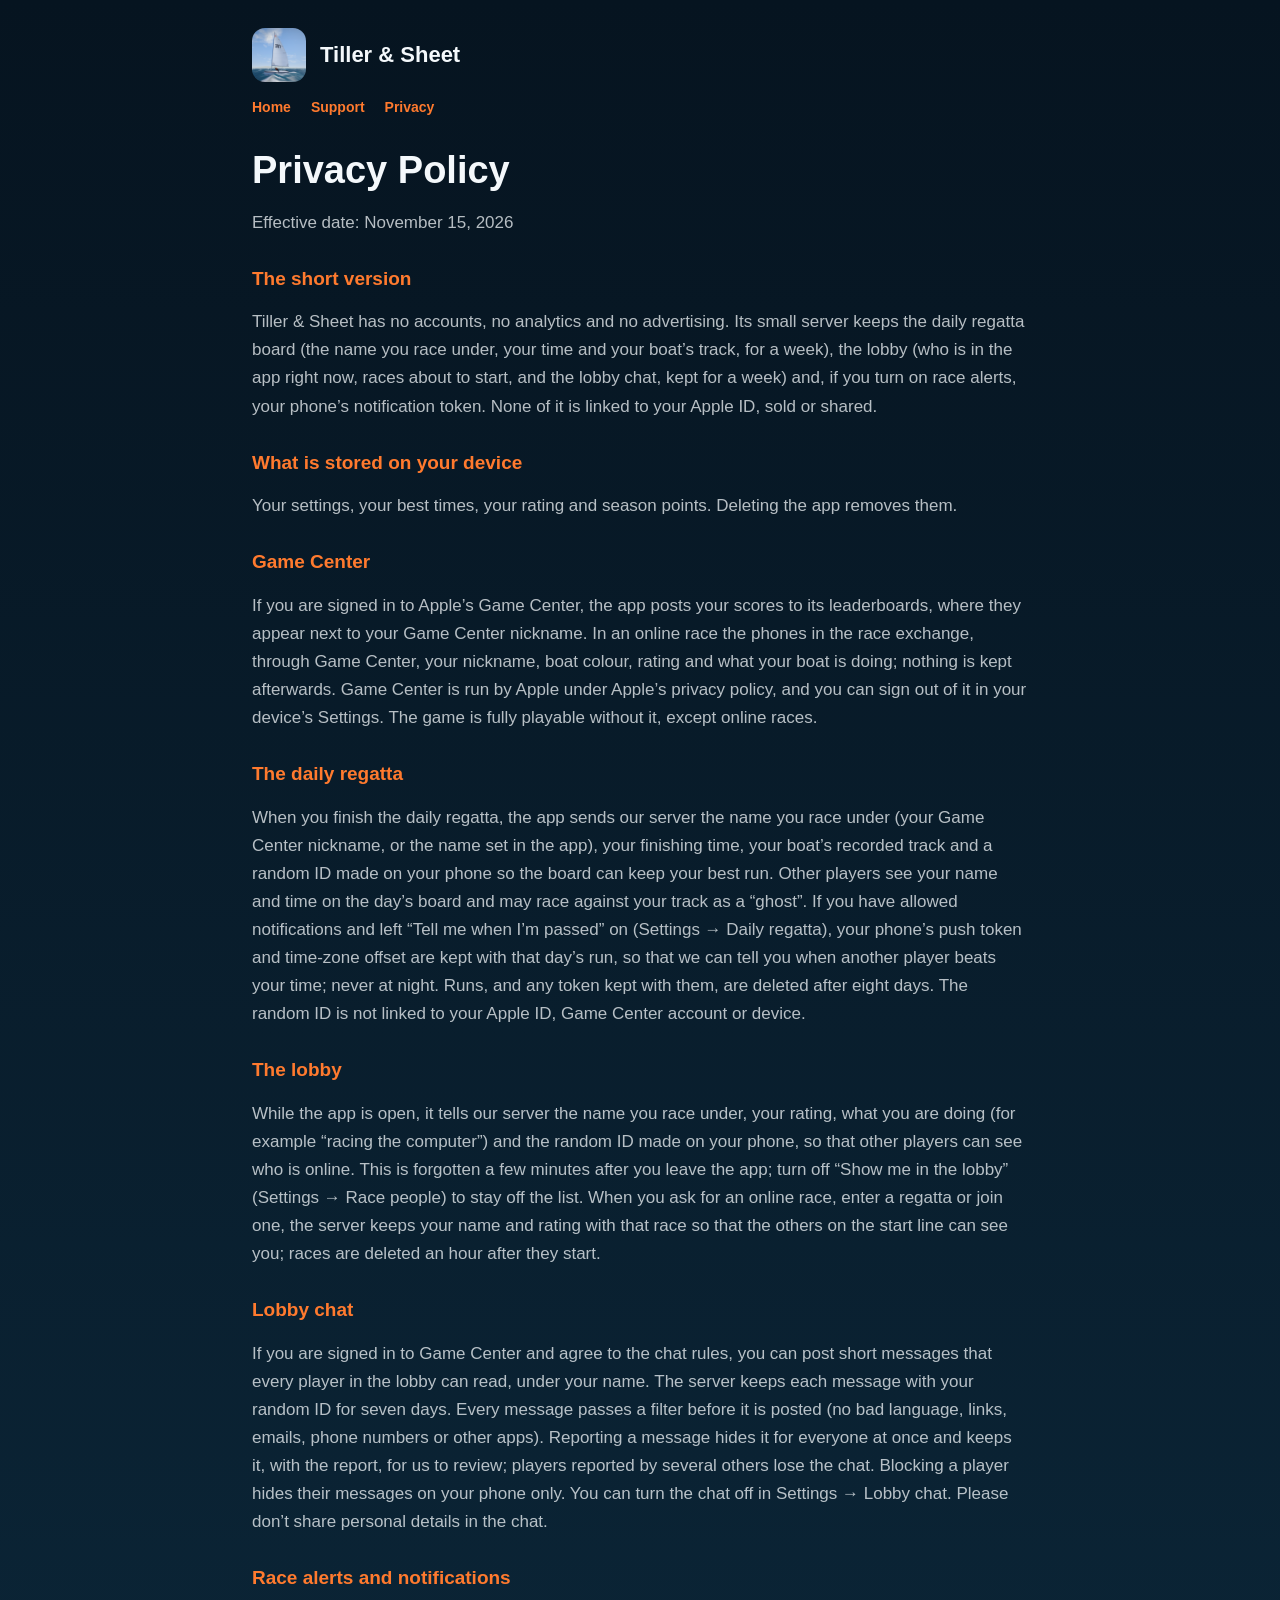
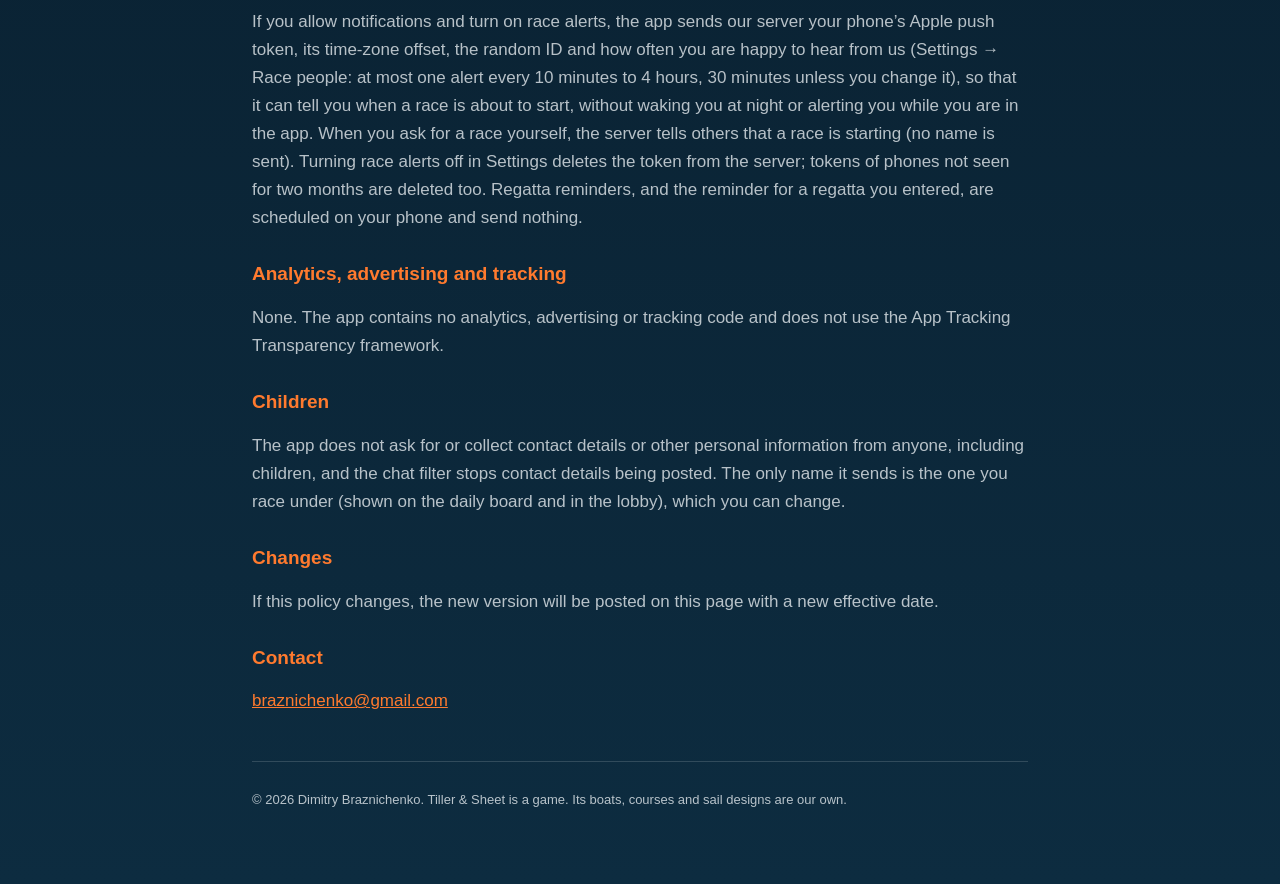
==== privacy-policy.html @ dbbd8cda "Privacy and support: the lobby, the regatta race, alert cooldowns, chat rules Co-Authored-By: Claude" ====
<!doctype html>
<html lang="en">
<head>
  <meta charset="utf-8" />
  <meta name="viewport" content="width=device-width, initial-scale=1" />
  <title>Tiller \&amp; Sheet Privacy Policy</title>
  <link rel="stylesheet" href="styles.css" />
  <link rel="icon" href="icon.png" />
</head>
<body>
  <main>
    <header class="app"><img src="icon.png" alt="" /><a href="index.html">Tiller &amp; Sheet</a></header>
    <nav><a href="index.html">Home</a><a href="support.html">Support</a><a href="privacy-policy.html">Privacy</a></nav>
    <h1>Privacy Policy</h1>
    <p>Effective date: November 15, 2026</p>
    <h2>The short version</h2>
    <p>Tiller &amp; Sheet has no accounts, no analytics and no advertising. Its small server keeps the daily regatta board (the name you race under, your time and your boat&rsquo;s track, for a week), the lobby (who is in the app right now, races about to start, and the lobby chat, kept for a week) and, if you turn on race alerts, your phone&rsquo;s notification token. None of it is linked to your Apple ID, sold or shared.</p>
    <h2>What is stored on your device</h2>
    <p>Your settings, your best times, your rating and season points. Deleting the app removes them.</p>
    <h2>Game Center</h2>
    <p>If you are signed in to Apple&rsquo;s Game Center, the app posts your scores to its leaderboards, where they appear next to your Game Center nickname. In an online race the phones in the race exchange, through Game Center, your nickname, boat colour, rating and what your boat is doing; nothing is kept afterwards. Game Center is run by Apple under Apple&rsquo;s privacy policy, and you can sign out of it in your device&rsquo;s Settings. The game is fully playable without it, except online races.</p>
    <h2>The daily regatta</h2>
    <p>When you finish the daily regatta, the app sends our server the name you race under (your Game Center nickname, or the name set in the app), your finishing time, your boat&rsquo;s recorded track and a random ID made on your phone so the board can keep your best run. Other players see your name and time on the day&rsquo;s board and may race against your track as a &ldquo;ghost&rdquo;. If you have allowed notifications and left &ldquo;Tell me when I&rsquo;m passed&rdquo; on (Settings &rarr; Daily regatta), your phone&rsquo;s push token and time-zone offset are kept with that day&rsquo;s run, so that we can tell you when another player beats your time; never at night. Runs, and any token kept with them, are deleted after eight days. The random ID is not linked to your Apple ID, Game Center account or device.</p>
    <h2>The lobby</h2>
    <p>While the app is open, it tells our server the name you race under, your rating, what you are doing (for example &ldquo;racing the computer&rdquo;) and the random ID made on your phone, so that other players can see who is online. This is forgotten a few minutes after you leave the app; turn off &ldquo;Show me in the lobby&rdquo; (Settings &rarr; Race people) to stay off the list. When you ask for an online race, enter a regatta or join one, the server keeps your name and rating with that race so that the others on the start line can see you; races are deleted an hour after they start.</p>
    <h2>Lobby chat</h2>
    <p>If you are signed in to Game Center and agree to the chat rules, you can post short messages that every player in the lobby can read, under your name. The server keeps each message with your random ID for seven days. Every message passes a filter before it is posted (no bad language, links, emails, phone numbers or other apps). Reporting a message hides it for everyone at once and keeps it, with the report, for us to review; players reported by several others lose the chat. Blocking a player hides their messages on your phone only. You can turn the chat off in Settings &rarr; Lobby chat. Please don&rsquo;t share personal details in the chat.</p>
    <h2>Race alerts and notifications</h2>
    <p>If you allow notifications and turn on race alerts, the app sends our server your phone&rsquo;s Apple push token, its time-zone offset, the random ID and how often you are happy to hear from us (Settings &rarr; Race people: at most one alert every 10 minutes to 4 hours, 30 minutes unless you change it), so that it can tell you when a race is about to start, without waking you at night or alerting you while you are in the app. When you ask for a race yourself, the server tells others that a race is starting (no name is sent). Turning race alerts off in Settings deletes the token from the server; tokens of phones not seen for two months are deleted too. Regatta reminders, and the reminder for a regatta you entered, are scheduled on your phone and send nothing.</p>
    <h2>Analytics, advertising and tracking</h2>
    <p>None. The app contains no analytics, advertising or tracking code and does not use the App Tracking Transparency framework.</p>
    <h2>Children</h2>
    <p>The app does not ask for or collect contact details or other personal information from anyone, including children, and the chat filter stops contact details being posted. The only name it sends is the one you race under (shown on the daily board and in the lobby), which you can change.</p>
    <h2>Changes</h2>
    <p>If this policy changes, the new version will be posted on this page with a new effective date.</p>
    <h2>Contact</h2>
    <p><a href="mailto:braznichenko@gmail.com?subject=Tiller%20%26%20Sheet%20privacy">braznichenko@gmail.com</a></p>
    <footer>
      <p>&copy; 2026 Dimitry Braznichenko. Tiller &amp; Sheet is a game. Its boats, courses and sail designs are our own.</p>
    </footer>
  </main>
</body>
</html>
---- styles.css ----
:root { --deep: #061420; --sea: #0d2c40; --white: #f4f8fb; --orange: #ff7a2e; --dim: rgba(244, 248, 251, 0.74); --fog: #8ea3b3; }
* { box-sizing: border-box; }
body { margin: 0; font: 17px/1.65 -apple-system, BlinkMacSystemFont, "Segoe UI", sans-serif; color: var(--white);
  background: linear-gradient(180deg, var(--deep), var(--sea)); min-height: 100vh; }
main { max-width: 820px; margin: 0 auto; padding: 28px 22px 60px; }
header.app { display: flex; align-items: center; gap: 14px; font: 800 22px/1 ui-rounded, -apple-system, sans-serif; }
header.app img { width: 54px; height: 54px; border-radius: 13px; }
a { color: var(--orange); }
header.app a { color: var(--white); text-decoration: none; }
nav { display: flex; gap: 20px; margin: 14px 0 30px; font-weight: 700; font-size: 14px; }
nav a { text-decoration: none; }
h1 { font: 800 38px/1.12 ui-rounded, -apple-system, sans-serif; margin: 0 0 12px; }
h2 { font: 800 19px/1.3 ui-rounded, -apple-system, sans-serif; margin: 30px 0 6px; color: var(--orange); }
.lede { font-size: 20px; color: var(--white); }
p, li { color: var(--dim); }
strong { color: var(--white); }
.hero img { width: 100%; border-radius: 18px; margin: 10px 0 18px; box-shadow: 0 12px 40px rgba(0, 0, 0, 0.35); }
footer { margin-top: 46px; font-size: 13px; border-top: 1px solid rgba(255, 255, 255, 0.15); padding-top: 14px; color: var(--fog); }
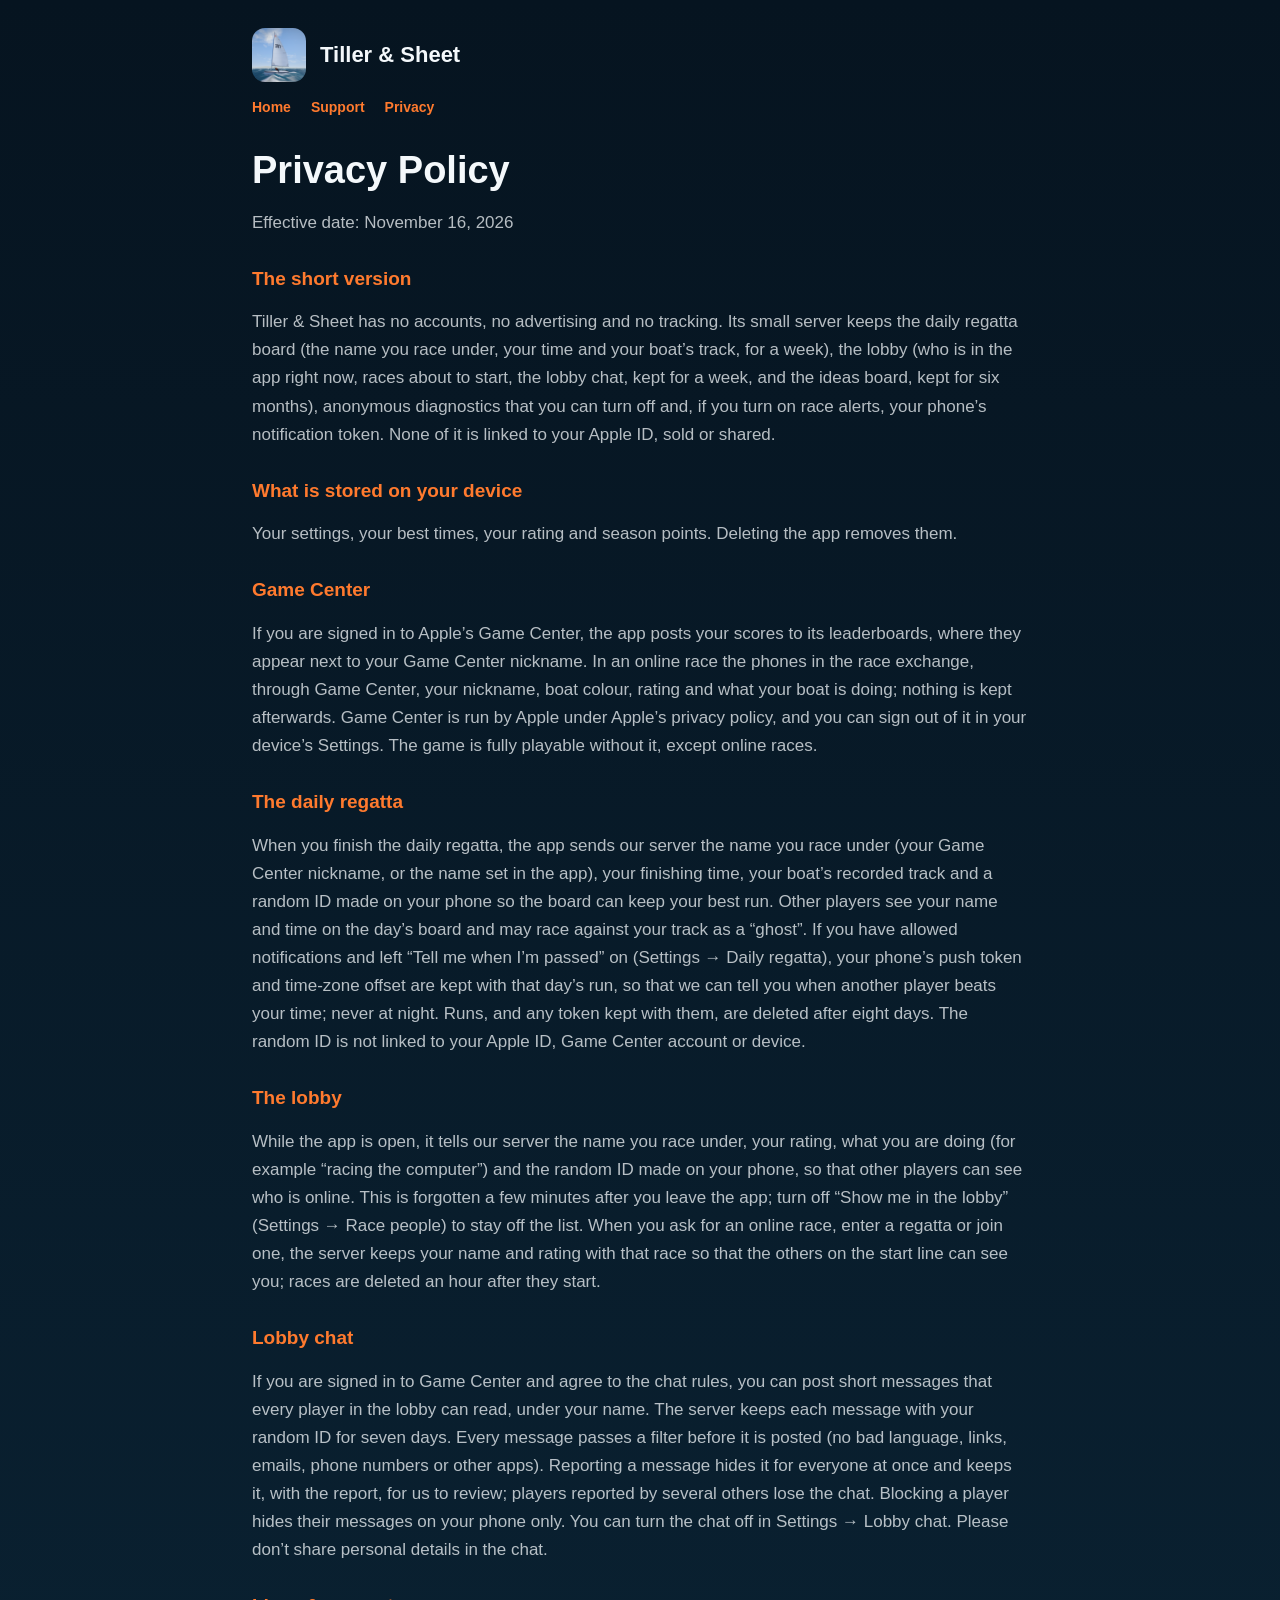
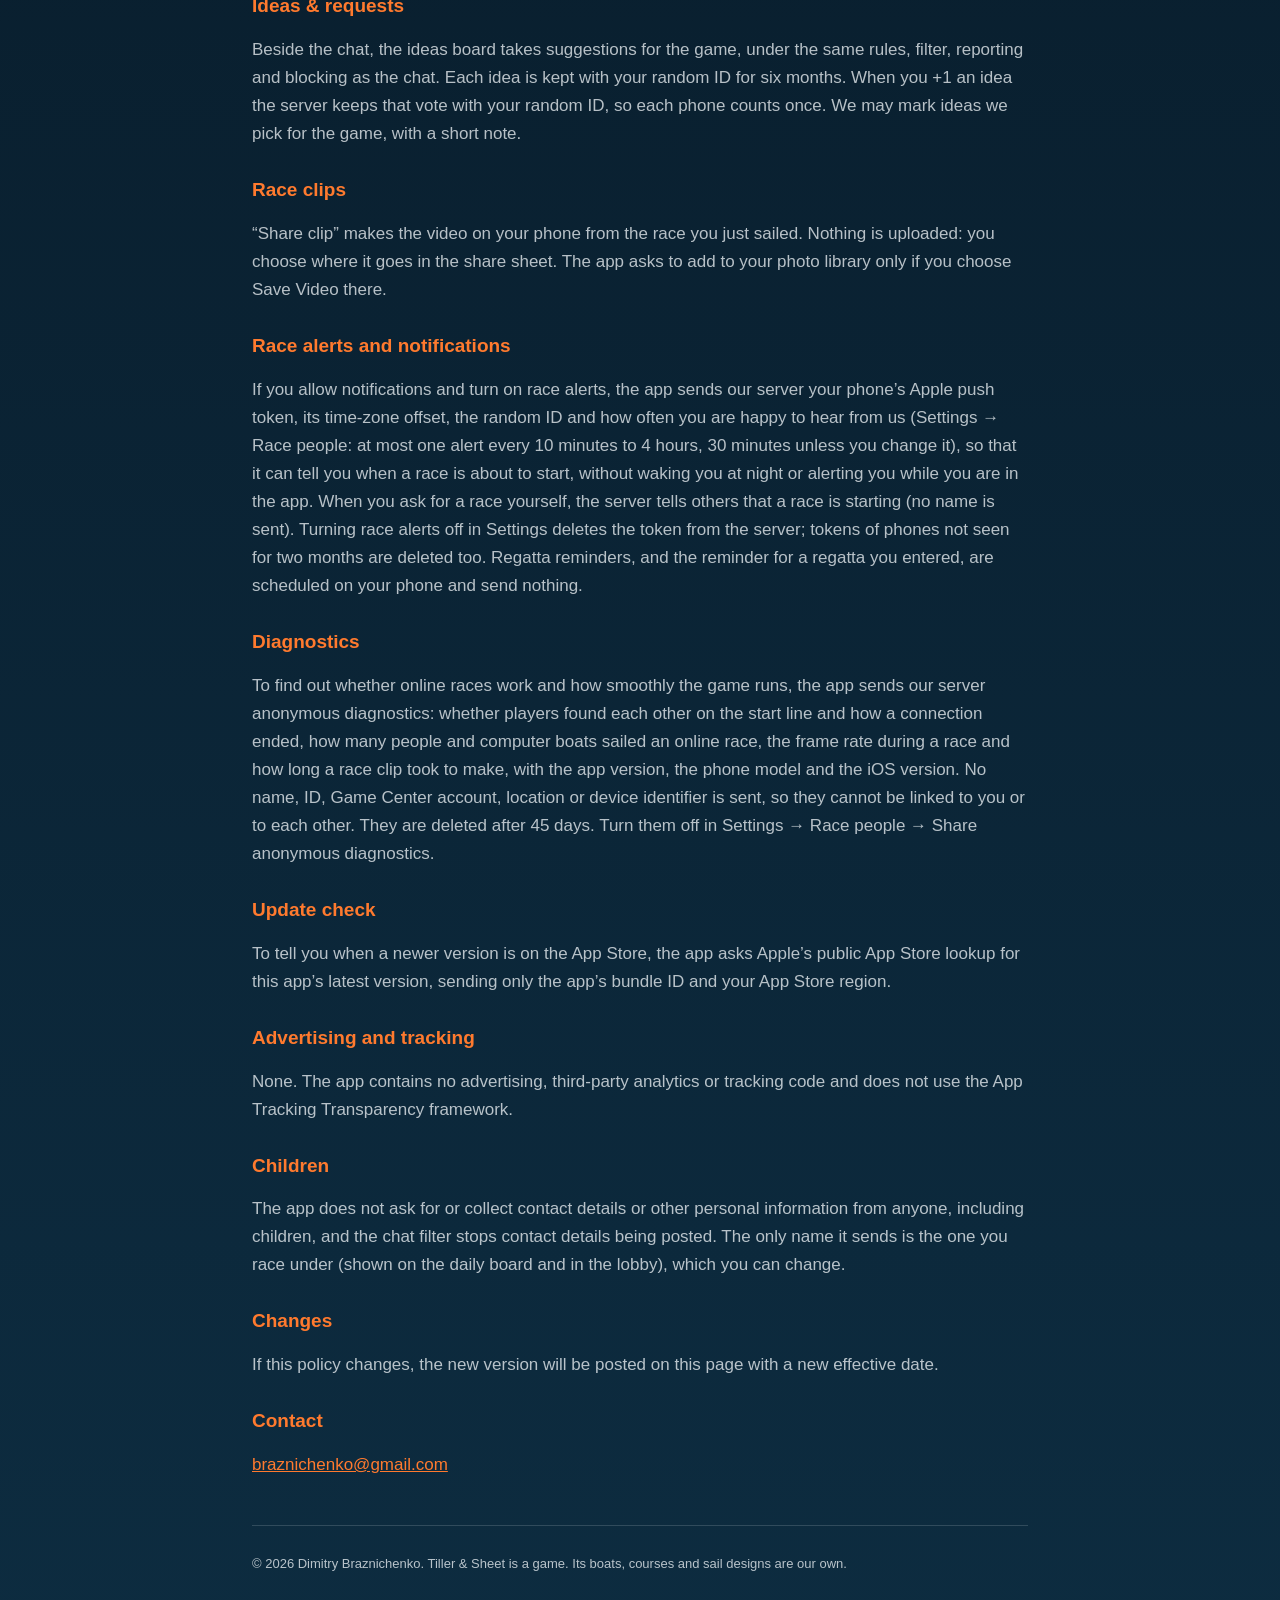
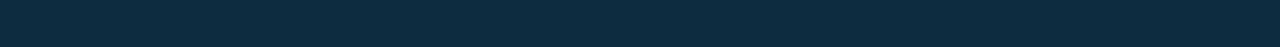
==== commit 8d6f514b: "Privacy policy: ideas board, anonymous diagnostics, race clips, update check Co-Authored-By: Claude " ====
--- a/privacy-policy.html
+++ b/privacy-policy.html
@@ -12,9 +12,9 @@
     <header class="app"><img src="icon.png" alt="" /><a href="index.html">Tiller &amp; Sheet</a></header>
     <nav><a href="index.html">Home</a><a href="support.html">Support</a><a href="privacy-policy.html">Privacy</a></nav>
     <h1>Privacy Policy</h1>
-    <p>Effective date: November 15, 2026</p>
+    <p>Effective date: November 16, 2026</p>
     <h2>The short version</h2>
-    <p>Tiller &amp; Sheet has no accounts, no analytics and no advertising. Its small server keeps the daily regatta board (the name you race under, your time and your boat&rsquo;s track, for a week), the lobby (who is in the app right now, races about to start, and the lobby chat, kept for a week) and, if you turn on race alerts, your phone&rsquo;s notification token. None of it is linked to your Apple ID, sold or shared.</p>
+    <p>Tiller &amp; Sheet has no accounts, no advertising and no tracking. Its small server keeps the daily regatta board (the name you race under, your time and your boat&rsquo;s track, for a week), the lobby (who is in the app right now, races about to start, the lobby chat, kept for a week, and the ideas board, kept for six months), anonymous diagnostics that you can turn off and, if you turn on race alerts, your phone&rsquo;s notification token. None of it is linked to your Apple ID, sold or shared.</p>
     <h2>What is stored on your device</h2>
     <p>Your settings, your best times, your rating and season points. Deleting the app removes them.</p>
     <h2>Game Center</h2>
@@ -25,10 +25,18 @@
     <p>While the app is open, it tells our server the name you race under, your rating, what you are doing (for example &ldquo;racing the computer&rdquo;) and the random ID made on your phone, so that other players can see who is online. This is forgotten a few minutes after you leave the app; turn off &ldquo;Show me in the lobby&rdquo; (Settings &rarr; Race people) to stay off the list. When you ask for an online race, enter a regatta or join one, the server keeps your name and rating with that race so that the others on the start line can see you; races are deleted an hour after they start.</p>
     <h2>Lobby chat</h2>
     <p>If you are signed in to Game Center and agree to the chat rules, you can post short messages that every player in the lobby can read, under your name. The server keeps each message with your random ID for seven days. Every message passes a filter before it is posted (no bad language, links, emails, phone numbers or other apps). Reporting a message hides it for everyone at once and keeps it, with the report, for us to review; players reported by several others lose the chat. Blocking a player hides their messages on your phone only. You can turn the chat off in Settings &rarr; Lobby chat. Please don&rsquo;t share personal details in the chat.</p>
+    <h2>Ideas &amp; requests</h2>
+    <p>Beside the chat, the ideas board takes suggestions for the game, under the same rules, filter, reporting and blocking as the chat. Each idea is kept with your random ID for six months. When you +1 an idea the server keeps that vote with your random ID, so each phone counts once. We may mark ideas we pick for the game, with a short note.</p>
+    <h2>Race clips</h2>
+    <p>&ldquo;Share clip&rdquo; makes the video on your phone from the race you just sailed. Nothing is uploaded: you choose where it goes in the share sheet. The app asks to add to your photo library only if you choose Save Video there.</p>
     <h2>Race alerts and notifications</h2>
     <p>If you allow notifications and turn on race alerts, the app sends our server your phone&rsquo;s Apple push token, its time-zone offset, the random ID and how often you are happy to hear from us (Settings &rarr; Race people: at most one alert every 10 minutes to 4 hours, 30 minutes unless you change it), so that it can tell you when a race is about to start, without waking you at night or alerting you while you are in the app. When you ask for a race yourself, the server tells others that a race is starting (no name is sent). Turning race alerts off in Settings deletes the token from the server; tokens of phones not seen for two months are deleted too. Regatta reminders, and the reminder for a regatta you entered, are scheduled on your phone and send nothing.</p>
-    <h2>Analytics, advertising and tracking</h2>
-    <p>None. The app contains no analytics, advertising or tracking code and does not use the App Tracking Transparency framework.</p>
+    <h2>Diagnostics</h2>
+    <p>To find out whether online races work and how smoothly the game runs, the app sends our server anonymous diagnostics: whether players found each other on the start line and how a connection ended, how many people and computer boats sailed an online race, the frame rate during a race and how long a race clip took to make, with the app version, the phone model and the iOS version. No name, ID, Game Center account, location or device identifier is sent, so they cannot be linked to you or to each other. They are deleted after 45 days. Turn them off in Settings &rarr; Race people &rarr; Share anonymous diagnostics.</p>
+    <h2>Update check</h2>
+    <p>To tell you when a newer version is on the App Store, the app asks Apple&rsquo;s public App Store lookup for this app&rsquo;s latest version, sending only the app&rsquo;s bundle ID and your App Store region.</p>
+    <h2>Advertising and tracking</h2>
+    <p>None. The app contains no advertising, third-party analytics or tracking code and does not use the App Tracking Transparency framework.</p>
     <h2>Children</h2>
     <p>The app does not ask for or collect contact details or other personal information from anyone, including children, and the chat filter stops contact details being posted. The only name it sends is the one you race under (shown on the daily board and in the lobby), which you can change.</p>
     <h2>Changes</h2>
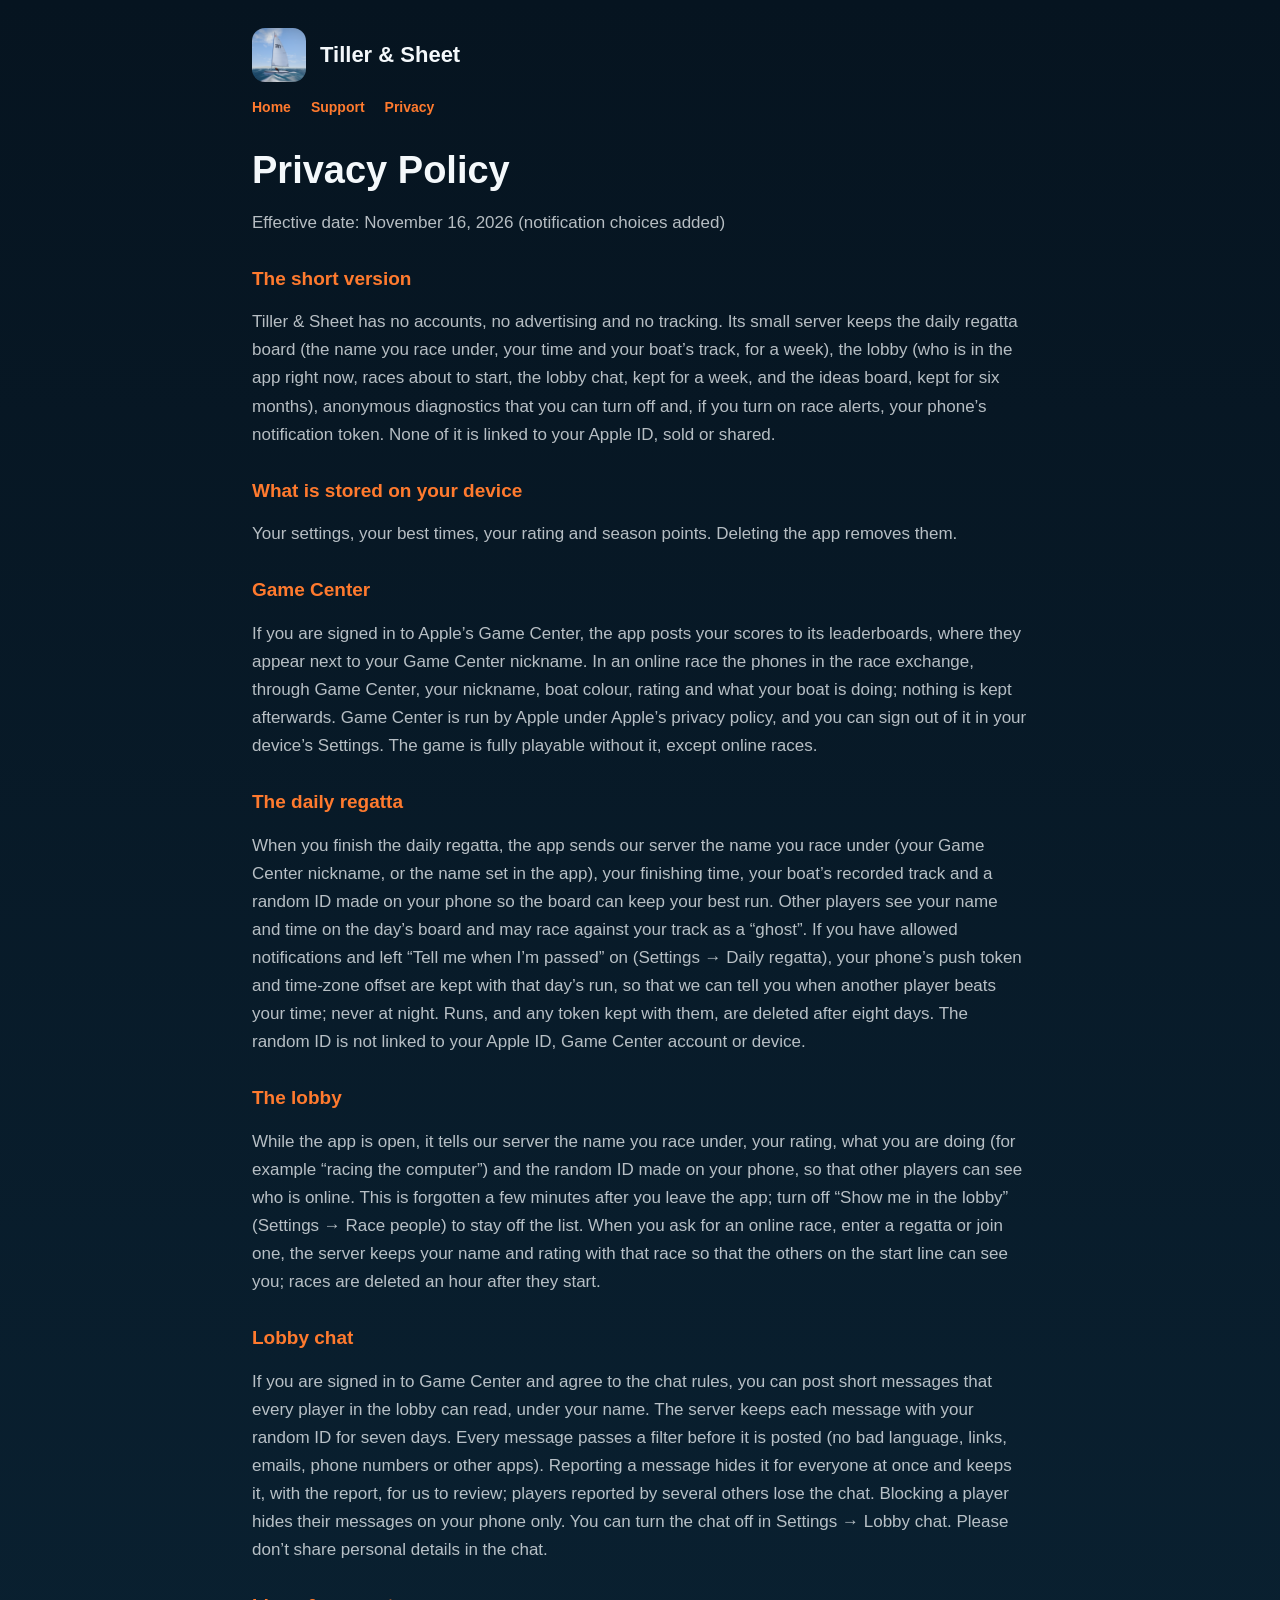
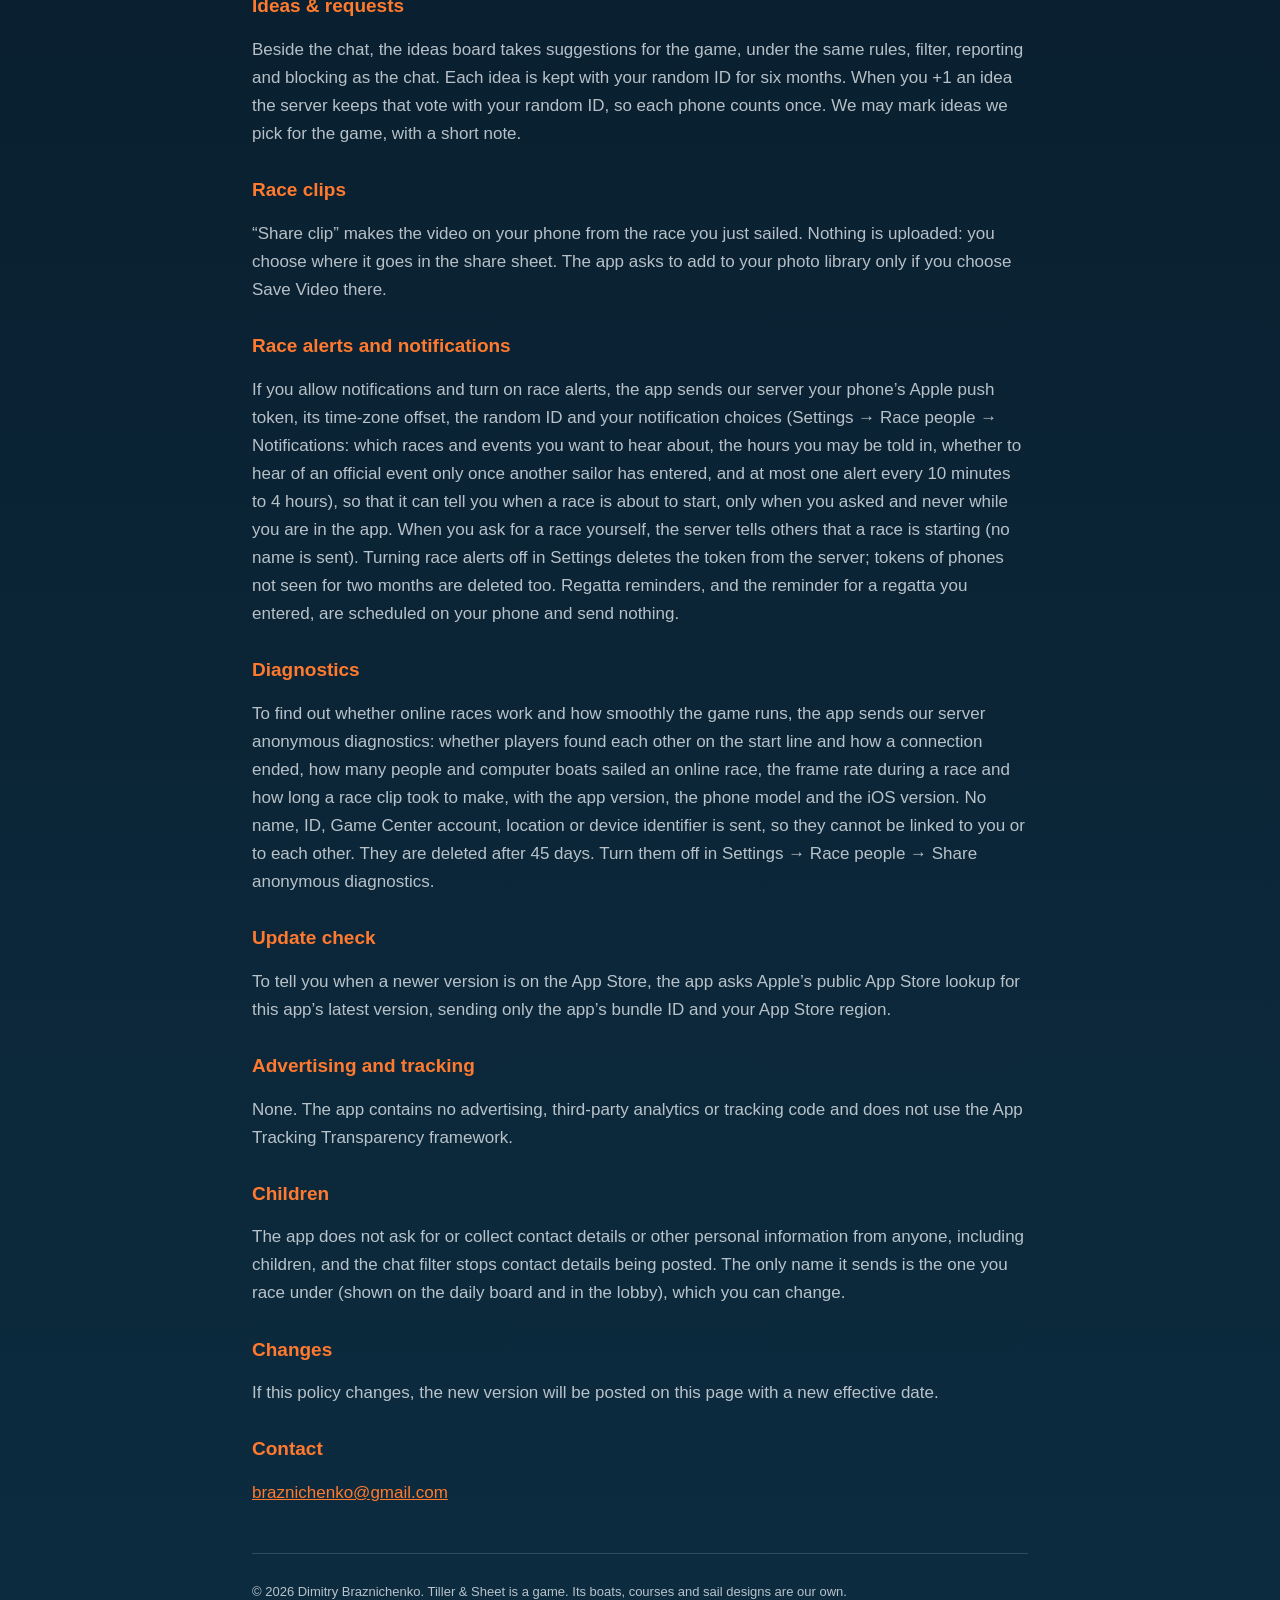
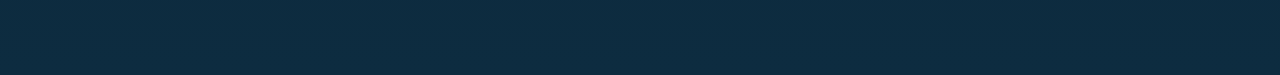
==== commit 0b7a4c49: "Privacy policy: notification choices kept with the push token Co-Authored-By: Claude Opus 5.5 <norep" ====
--- a/privacy-policy.html
+++ b/privacy-policy.html
@@ -12,7 +12,7 @@
     <header class="app"><img src="icon.png" alt="" /><a href="index.html">Tiller &amp; Sheet</a></header>
     <nav><a href="index.html">Home</a><a href="support.html">Support</a><a href="privacy-policy.html">Privacy</a></nav>
     <h1>Privacy Policy</h1>
-    <p>Effective date: November 16, 2026</p>
+    <p>Effective date: November 16, 2026 (notification choices added)</p>
     <h2>The short version</h2>
     <p>Tiller &amp; Sheet has no accounts, no advertising and no tracking. Its small server keeps the daily regatta board (the name you race under, your time and your boat&rsquo;s track, for a week), the lobby (who is in the app right now, races about to start, the lobby chat, kept for a week, and the ideas board, kept for six months), anonymous diagnostics that you can turn off and, if you turn on race alerts, your phone&rsquo;s notification token. None of it is linked to your Apple ID, sold or shared.</p>
     <h2>What is stored on your device</h2>
@@ -30,7 +30,7 @@
     <h2>Race clips</h2>
     <p>&ldquo;Share clip&rdquo; makes the video on your phone from the race you just sailed. Nothing is uploaded: you choose where it goes in the share sheet. The app asks to add to your photo library only if you choose Save Video there.</p>
     <h2>Race alerts and notifications</h2>
-    <p>If you allow notifications and turn on race alerts, the app sends our server your phone&rsquo;s Apple push token, its time-zone offset, the random ID and how often you are happy to hear from us (Settings &rarr; Race people: at most one alert every 10 minutes to 4 hours, 30 minutes unless you change it), so that it can tell you when a race is about to start, without waking you at night or alerting you while you are in the app. When you ask for a race yourself, the server tells others that a race is starting (no name is sent). Turning race alerts off in Settings deletes the token from the server; tokens of phones not seen for two months are deleted too. Regatta reminders, and the reminder for a regatta you entered, are scheduled on your phone and send nothing.</p>
+    <p>If you allow notifications and turn on race alerts, the app sends our server your phone&rsquo;s Apple push token, its time-zone offset, the random ID and your notification choices (Settings &rarr; Race people &rarr; Notifications: which races and events you want to hear about, the hours you may be told in, whether to hear of an official event only once another sailor has entered, and at most one alert every 10 minutes to 4 hours), so that it can tell you when a race is about to start, only when you asked and never while you are in the app. When you ask for a race yourself, the server tells others that a race is starting (no name is sent). Turning race alerts off in Settings deletes the token from the server; tokens of phones not seen for two months are deleted too. Regatta reminders, and the reminder for a regatta you entered, are scheduled on your phone and send nothing.</p>
     <h2>Diagnostics</h2>
     <p>To find out whether online races work and how smoothly the game runs, the app sends our server anonymous diagnostics: whether players found each other on the start line and how a connection ended, how many people and computer boats sailed an online race, the frame rate during a race and how long a race clip took to make, with the app version, the phone model and the iOS version. No name, ID, Game Center account, location or device identifier is sent, so they cannot be linked to you or to each other. They are deleted after 45 days. Turn them off in Settings &rarr; Race people &rarr; Share anonymous diagnostics.</p>
     <h2>Update check</h2>
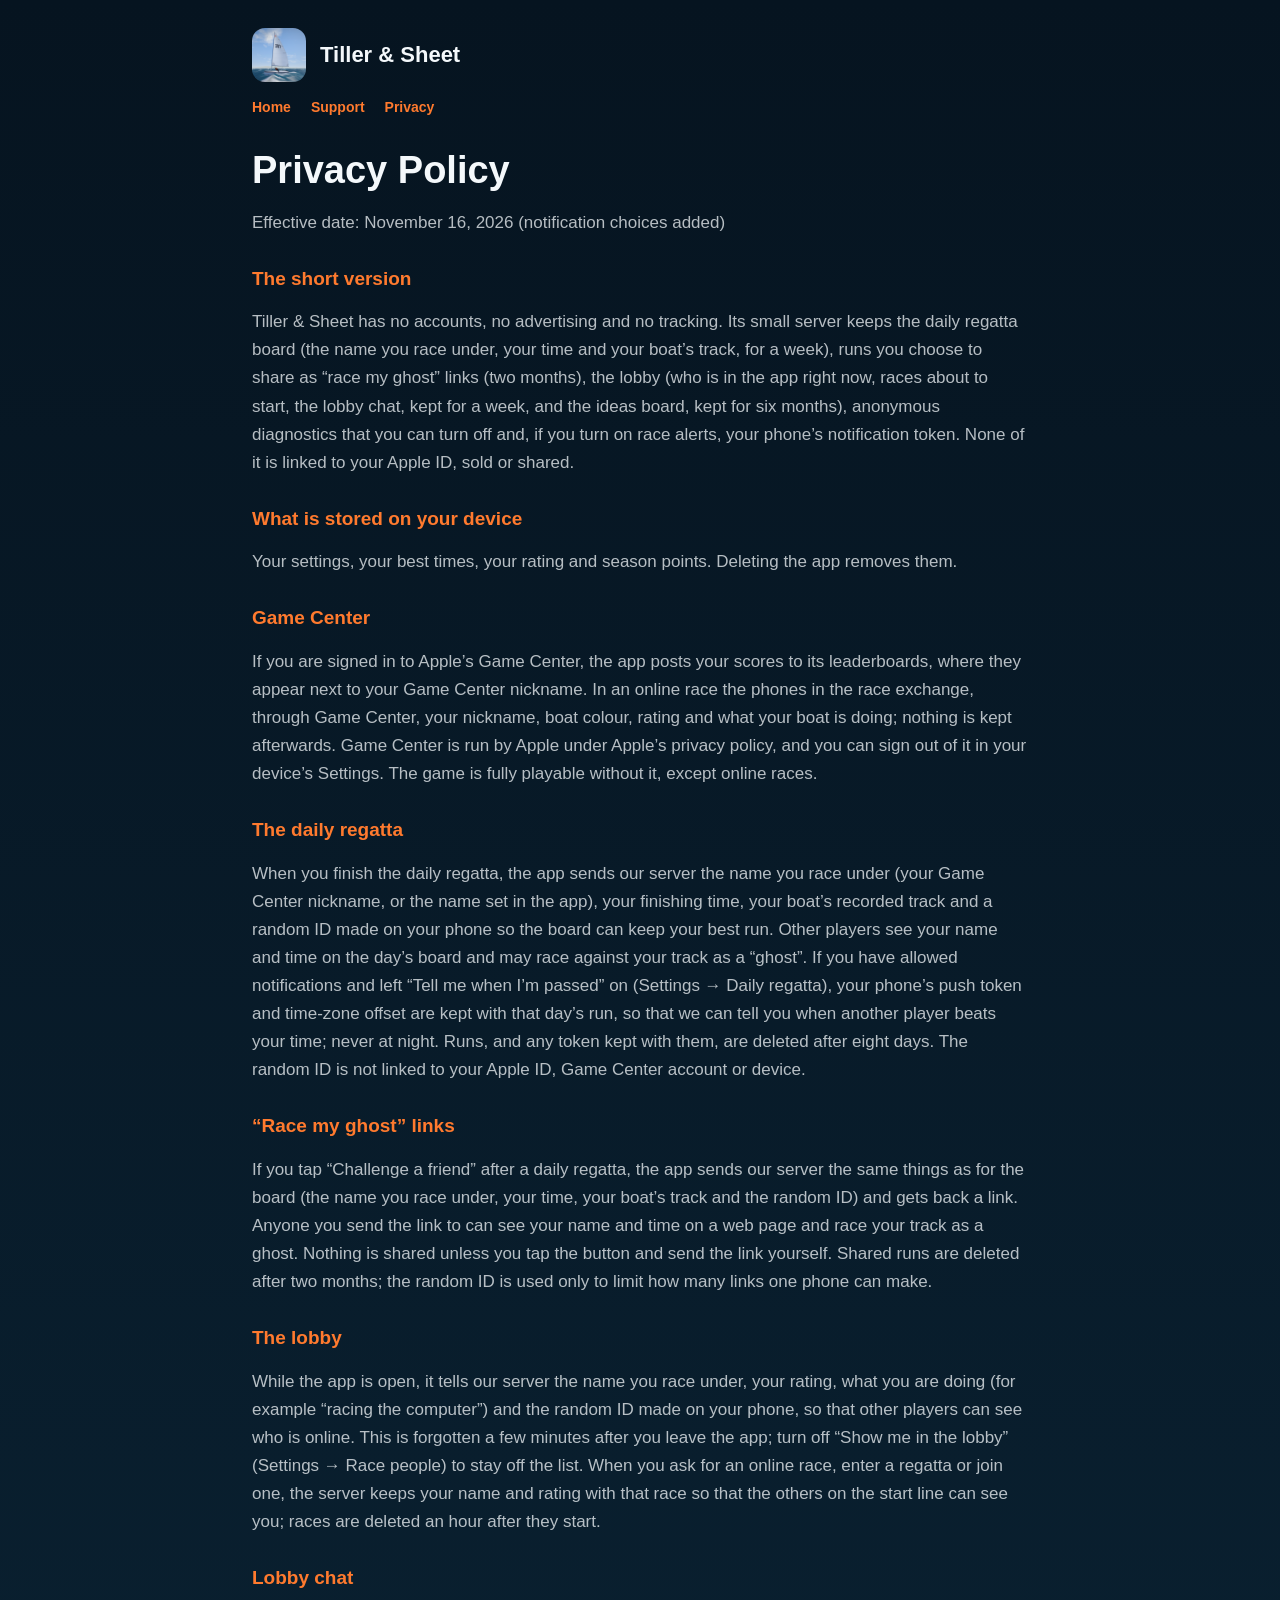
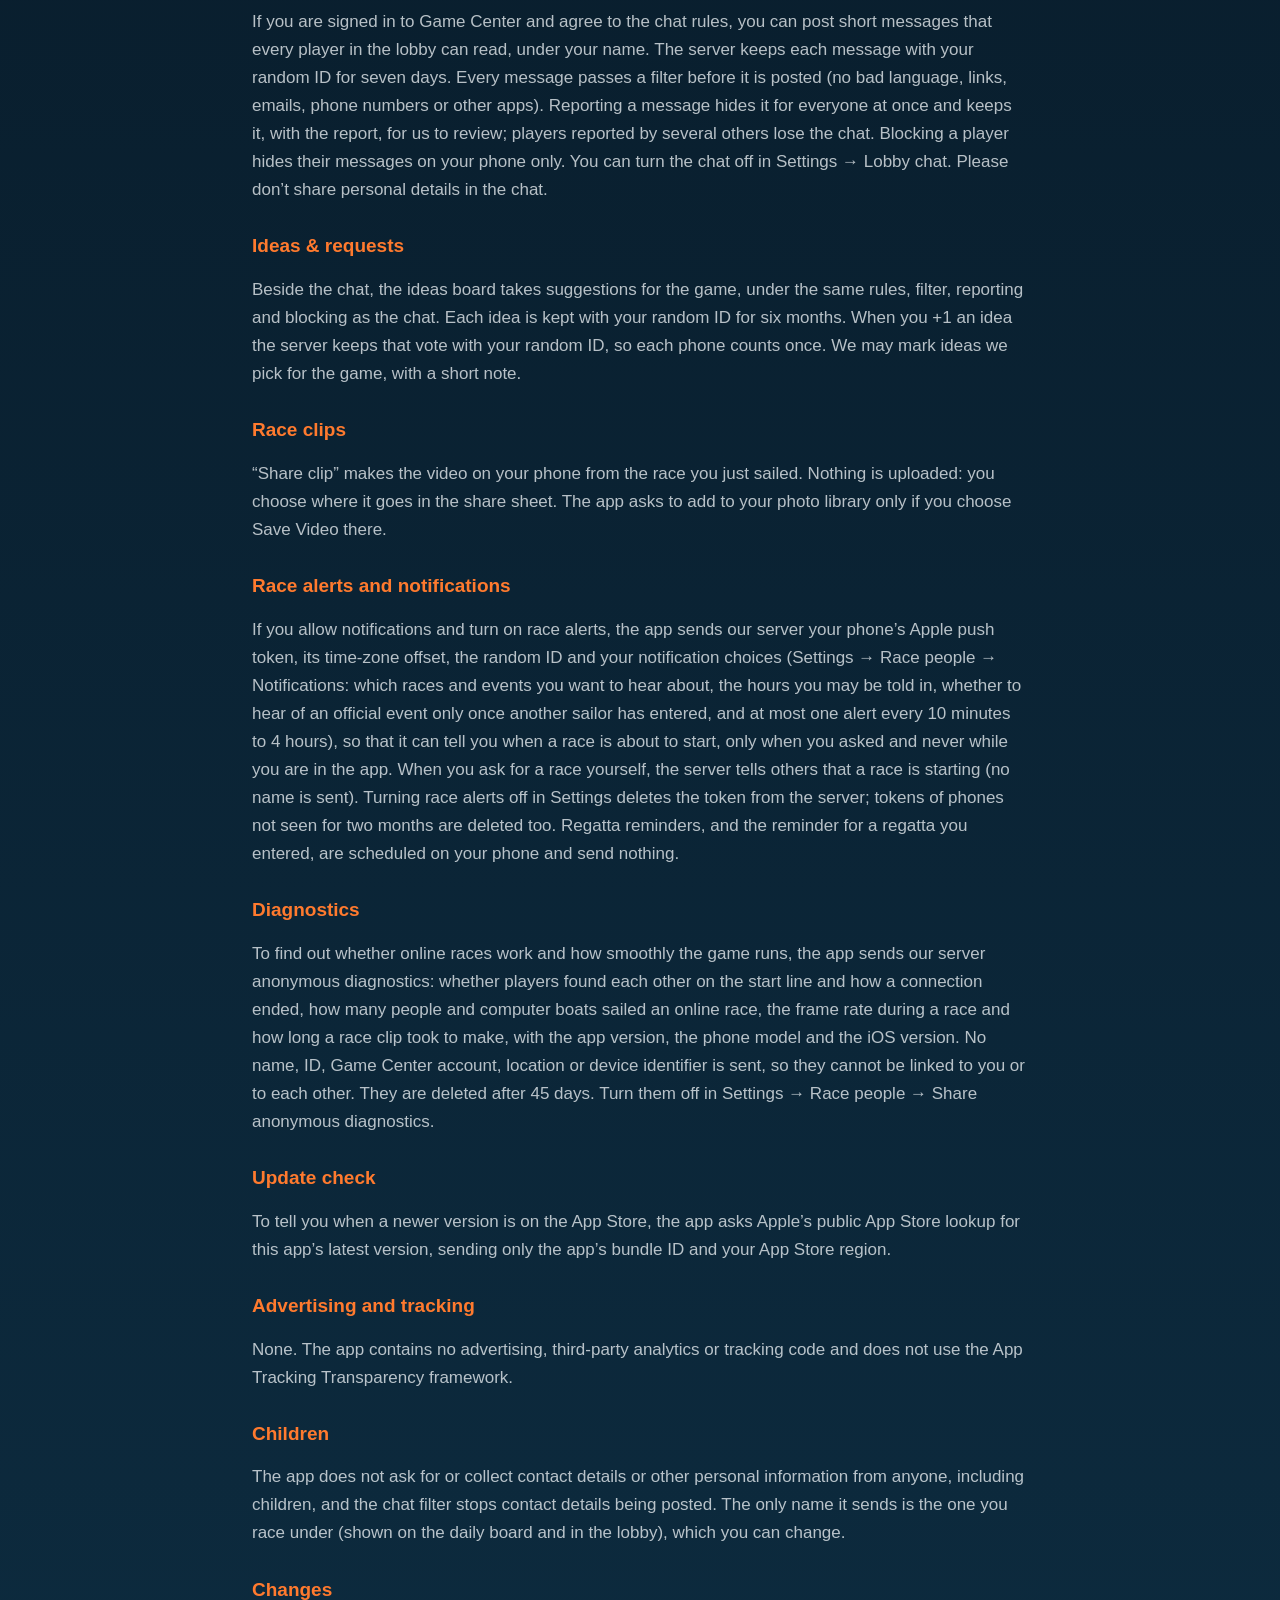
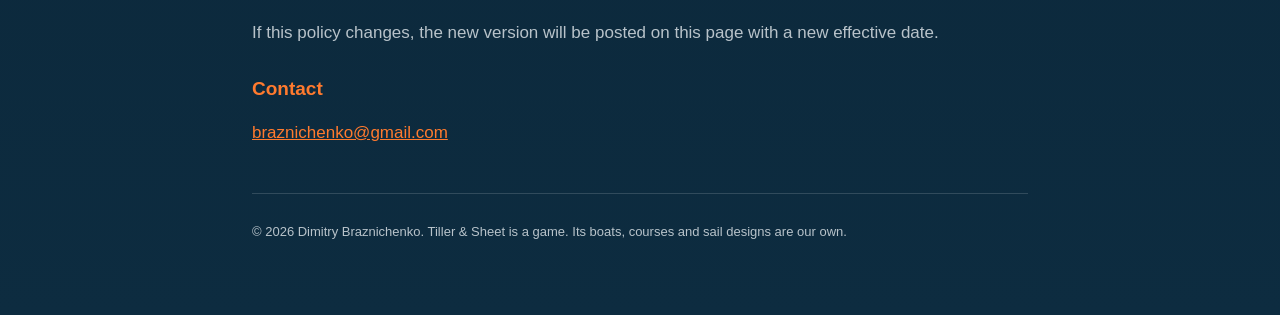
==== commit 439f2222: "Privacy policy: race my ghost links (shared runs kept two months) Co-Authored-By: Claude Opus 5.5 <n" ====
--- a/privacy-policy.html
+++ b/privacy-policy.html
@@ -14,13 +14,15 @@
     <h1>Privacy Policy</h1>
     <p>Effective date: November 16, 2026 (notification choices added)</p>
     <h2>The short version</h2>
-    <p>Tiller &amp; Sheet has no accounts, no advertising and no tracking. Its small server keeps the daily regatta board (the name you race under, your time and your boat&rsquo;s track, for a week), the lobby (who is in the app right now, races about to start, the lobby chat, kept for a week, and the ideas board, kept for six months), anonymous diagnostics that you can turn off and, if you turn on race alerts, your phone&rsquo;s notification token. None of it is linked to your Apple ID, sold or shared.</p>
+    <p>Tiller &amp; Sheet has no accounts, no advertising and no tracking. Its small server keeps the daily regatta board (the name you race under, your time and your boat&rsquo;s track, for a week), runs you choose to share as &ldquo;race my ghost&rdquo; links (two months), the lobby (who is in the app right now, races about to start, the lobby chat, kept for a week, and the ideas board, kept for six months), anonymous diagnostics that you can turn off and, if you turn on race alerts, your phone&rsquo;s notification token. None of it is linked to your Apple ID, sold or shared.</p>
     <h2>What is stored on your device</h2>
     <p>Your settings, your best times, your rating and season points. Deleting the app removes them.</p>
     <h2>Game Center</h2>
     <p>If you are signed in to Apple&rsquo;s Game Center, the app posts your scores to its leaderboards, where they appear next to your Game Center nickname. In an online race the phones in the race exchange, through Game Center, your nickname, boat colour, rating and what your boat is doing; nothing is kept afterwards. Game Center is run by Apple under Apple&rsquo;s privacy policy, and you can sign out of it in your device&rsquo;s Settings. The game is fully playable without it, except online races.</p>
     <h2>The daily regatta</h2>
     <p>When you finish the daily regatta, the app sends our server the name you race under (your Game Center nickname, or the name set in the app), your finishing time, your boat&rsquo;s recorded track and a random ID made on your phone so the board can keep your best run. Other players see your name and time on the day&rsquo;s board and may race against your track as a &ldquo;ghost&rdquo;. If you have allowed notifications and left &ldquo;Tell me when I&rsquo;m passed&rdquo; on (Settings &rarr; Daily regatta), your phone&rsquo;s push token and time-zone offset are kept with that day&rsquo;s run, so that we can tell you when another player beats your time; never at night. Runs, and any token kept with them, are deleted after eight days. The random ID is not linked to your Apple ID, Game Center account or device.</p>
+    <h2>&ldquo;Race my ghost&rdquo; links</h2>
+    <p>If you tap &ldquo;Challenge a friend&rdquo; after a daily regatta, the app sends our server the same things as for the board (the name you race under, your time, your boat&rsquo;s track and the random ID) and gets back a link. Anyone you send the link to can see your name and time on a web page and race your track as a ghost. Nothing is shared unless you tap the button and send the link yourself. Shared runs are deleted after two months; the random ID is used only to limit how many links one phone can make.</p>
     <h2>The lobby</h2>
     <p>While the app is open, it tells our server the name you race under, your rating, what you are doing (for example &ldquo;racing the computer&rdquo;) and the random ID made on your phone, so that other players can see who is online. This is forgotten a few minutes after you leave the app; turn off &ldquo;Show me in the lobby&rdquo; (Settings &rarr; Race people) to stay off the list. When you ask for an online race, enter a regatta or join one, the server keeps your name and rating with that race so that the others on the start line can see you; races are deleted an hour after they start.</p>
     <h2>Lobby chat</h2>
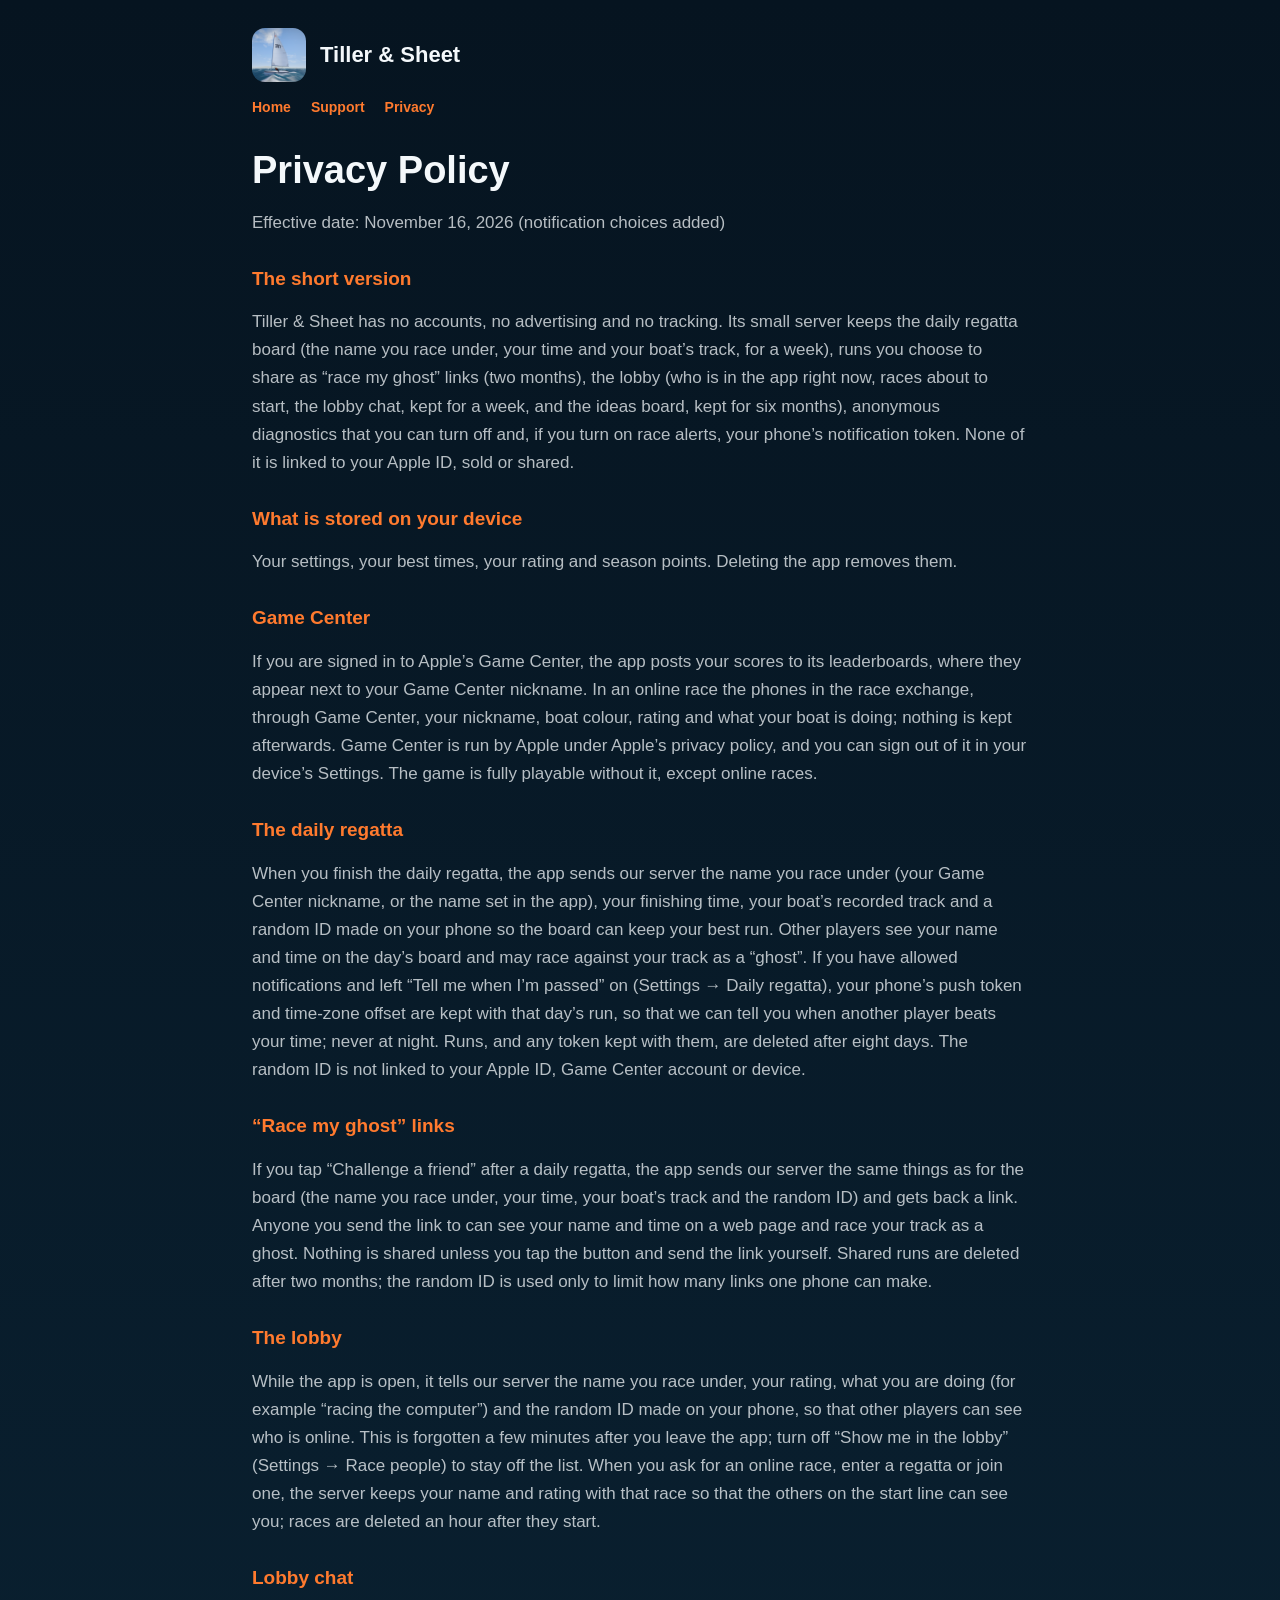
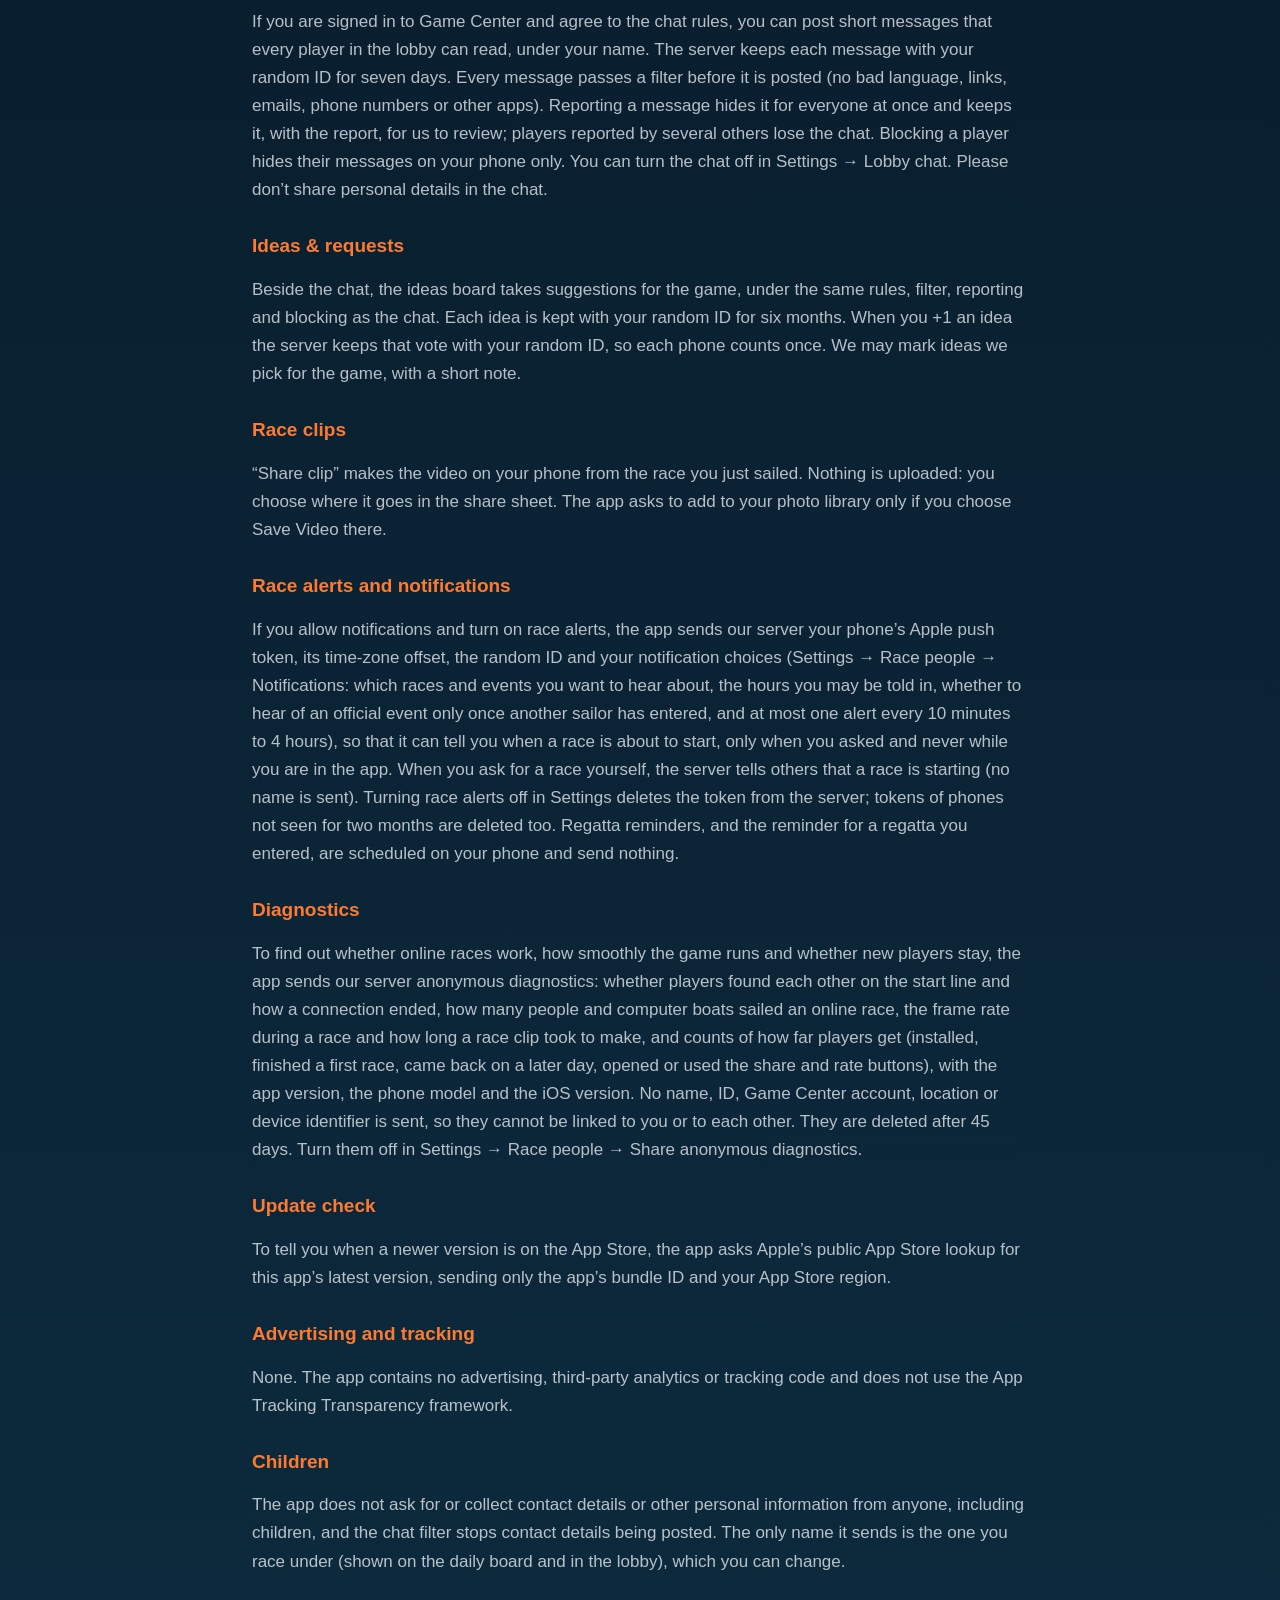
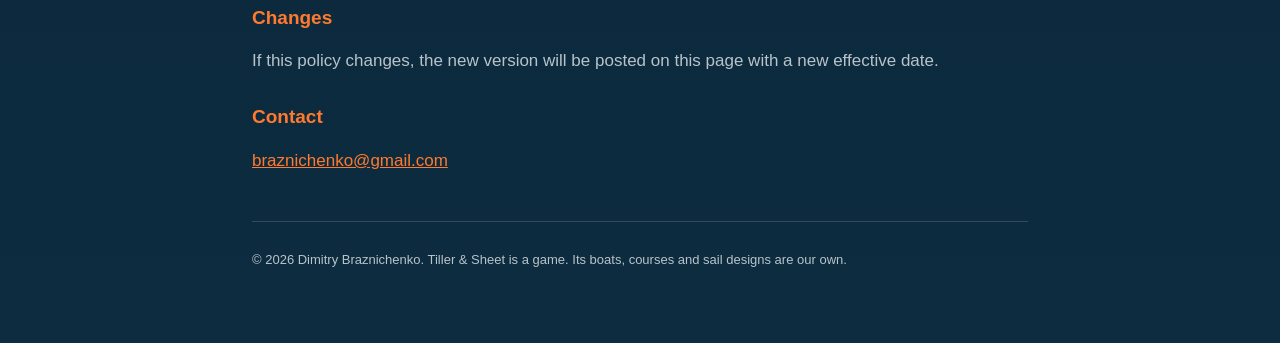
==== commit 82a7f3d8: "Privacy: diagnostics include anonymous step counts (Tiller & Sheet 1.67) Co-Authored-By: Claude Opus" ====
--- a/privacy-policy.html
+++ b/privacy-policy.html
@@ -34,7 +34,7 @@
     <h2>Race alerts and notifications</h2>
     <p>If you allow notifications and turn on race alerts, the app sends our server your phone&rsquo;s Apple push token, its time-zone offset, the random ID and your notification choices (Settings &rarr; Race people &rarr; Notifications: which races and events you want to hear about, the hours you may be told in, whether to hear of an official event only once another sailor has entered, and at most one alert every 10 minutes to 4 hours), so that it can tell you when a race is about to start, only when you asked and never while you are in the app. When you ask for a race yourself, the server tells others that a race is starting (no name is sent). Turning race alerts off in Settings deletes the token from the server; tokens of phones not seen for two months are deleted too. Regatta reminders, and the reminder for a regatta you entered, are scheduled on your phone and send nothing.</p>
     <h2>Diagnostics</h2>
-    <p>To find out whether online races work and how smoothly the game runs, the app sends our server anonymous diagnostics: whether players found each other on the start line and how a connection ended, how many people and computer boats sailed an online race, the frame rate during a race and how long a race clip took to make, with the app version, the phone model and the iOS version. No name, ID, Game Center account, location or device identifier is sent, so they cannot be linked to you or to each other. They are deleted after 45 days. Turn them off in Settings &rarr; Race people &rarr; Share anonymous diagnostics.</p>
+    <p>To find out whether online races work, how smoothly the game runs and whether new players stay, the app sends our server anonymous diagnostics: whether players found each other on the start line and how a connection ended, how many people and computer boats sailed an online race, the frame rate during a race and how long a race clip took to make, and counts of how far players get (installed, finished a first race, came back on a later day, opened or used the share and rate buttons), with the app version, the phone model and the iOS version. No name, ID, Game Center account, location or device identifier is sent, so they cannot be linked to you or to each other. They are deleted after 45 days. Turn them off in Settings &rarr; Race people &rarr; Share anonymous diagnostics.</p>
     <h2>Update check</h2>
     <p>To tell you when a newer version is on the App Store, the app asks Apple&rsquo;s public App Store lookup for this app&rsquo;s latest version, sending only the app&rsquo;s bundle ID and your App Store region.</p>
     <h2>Advertising and tracking</h2>
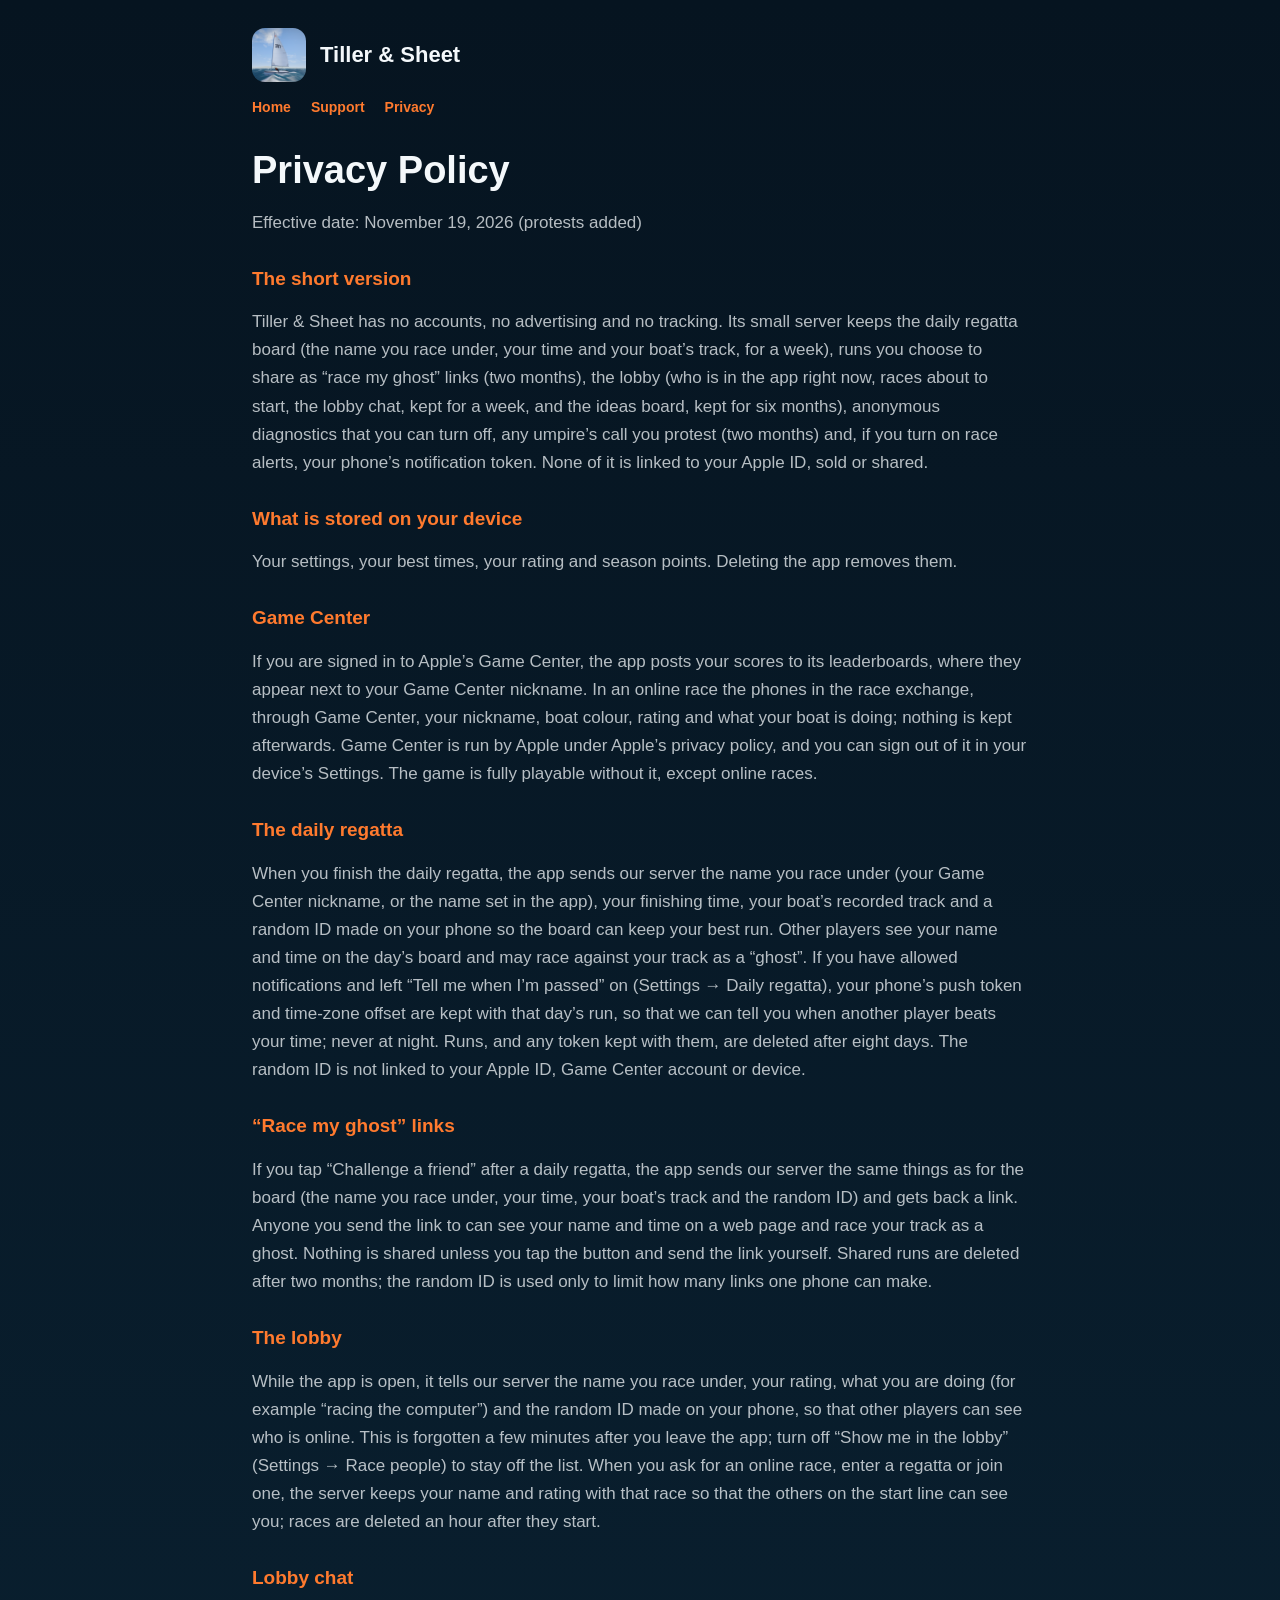
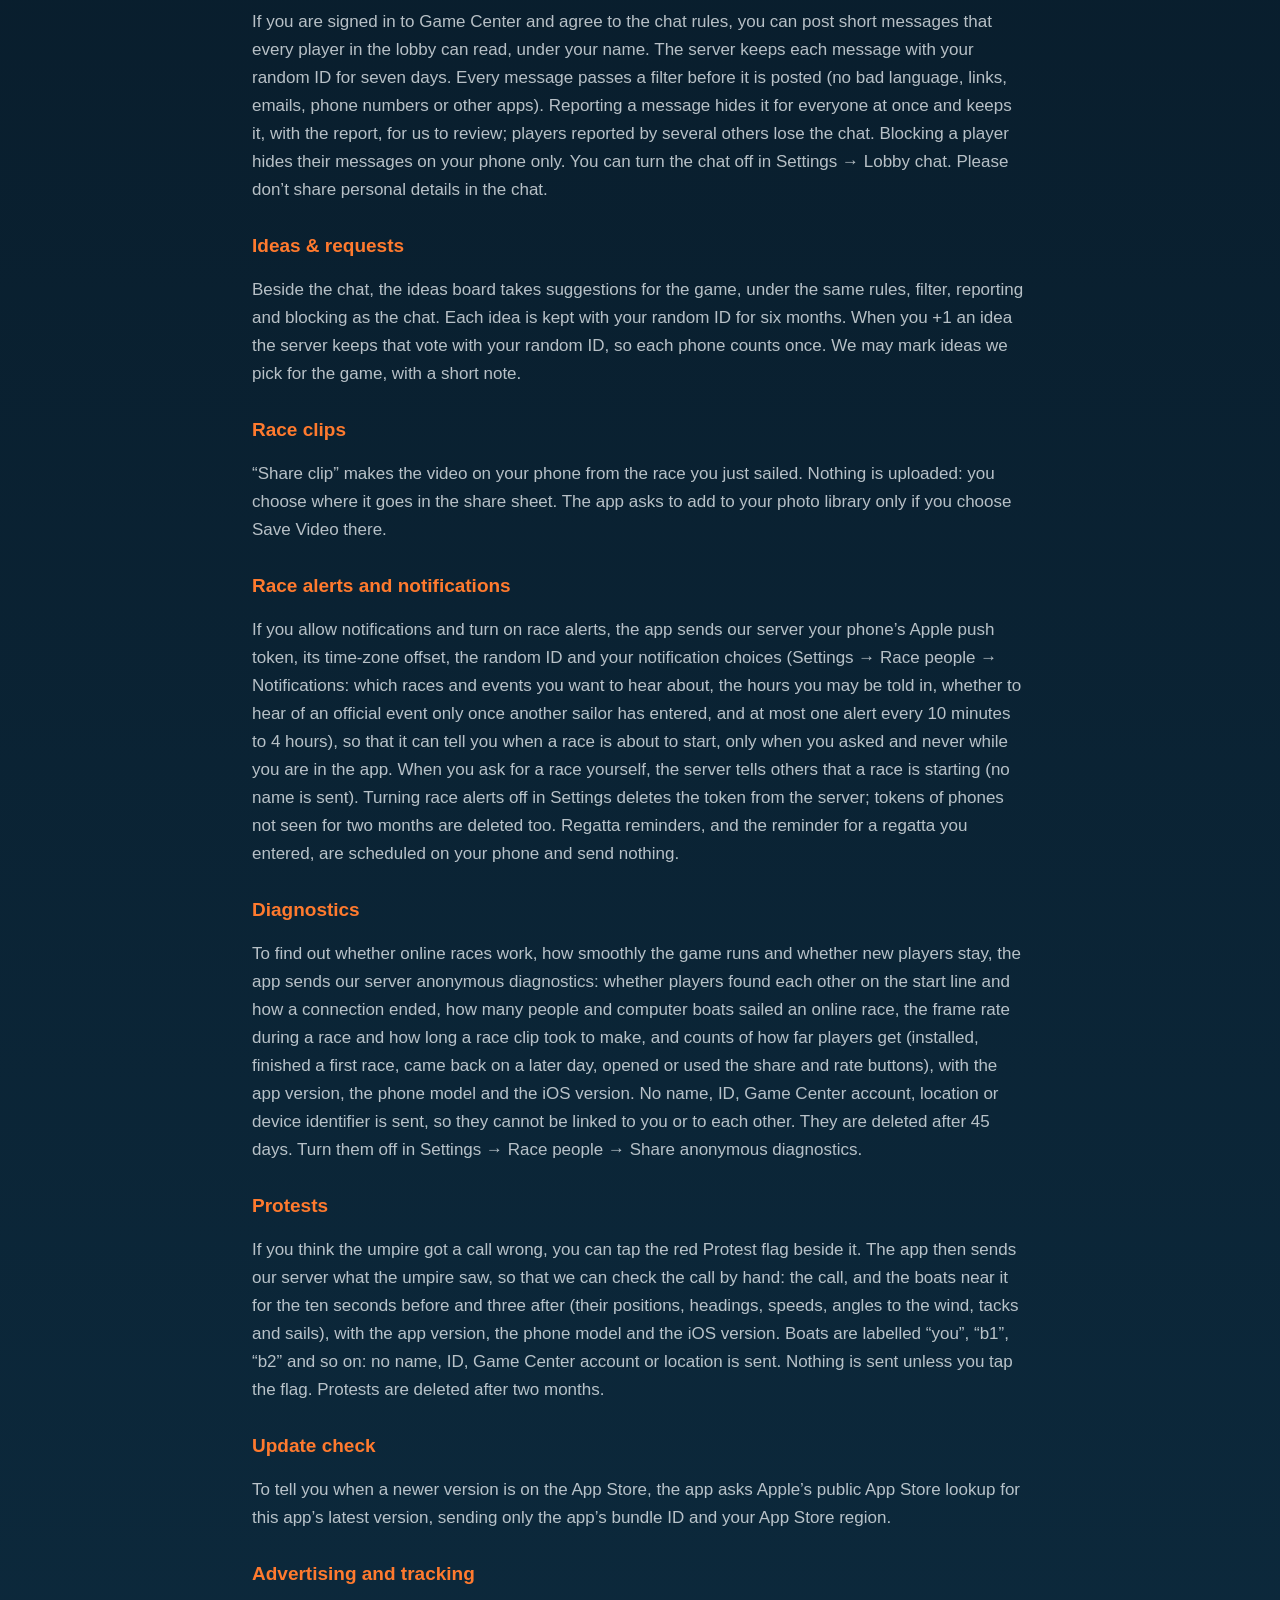
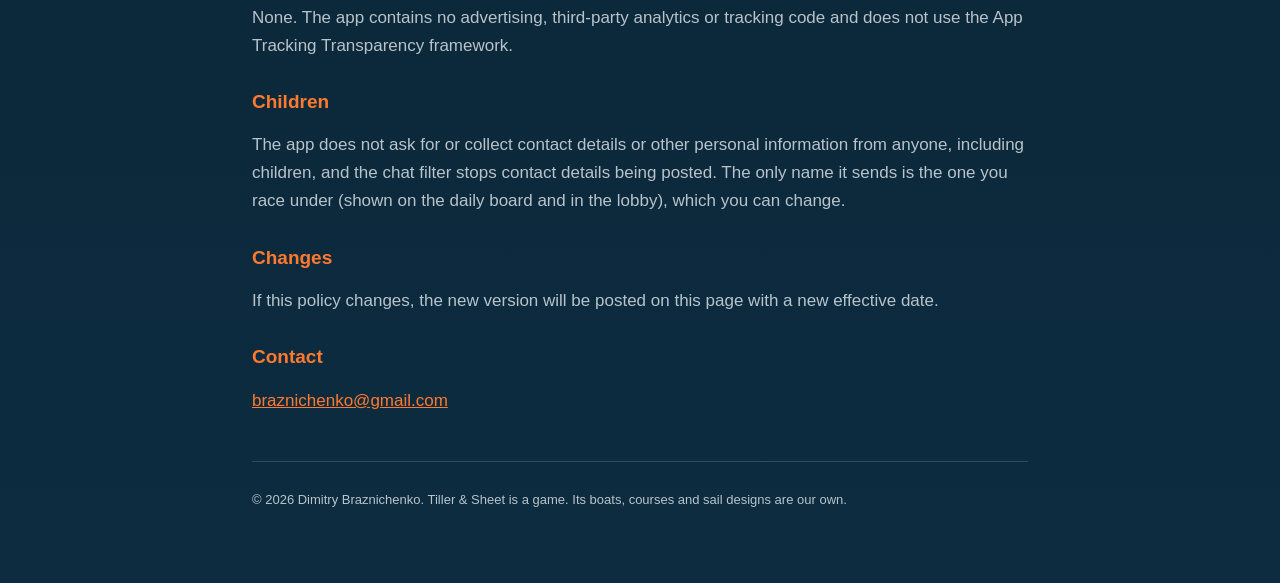
==== commit 3156c7f3: "Privacy: protests (1.69) Co-Authored-By: Claude Opus 5.5 <noreply@anthropic.com> Claude-Session: htt" ====
--- a/privacy-policy.html
+++ b/privacy-policy.html
@@ -12,9 +12,9 @@
     <header class="app"><img src="icon.png" alt="" /><a href="index.html">Tiller &amp; Sheet</a></header>
     <nav><a href="index.html">Home</a><a href="support.html">Support</a><a href="privacy-policy.html">Privacy</a></nav>
     <h1>Privacy Policy</h1>
-    <p>Effective date: November 16, 2026 (notification choices added)</p>
+    <p>Effective date: November 19, 2026 (protests added)</p>
     <h2>The short version</h2>
-    <p>Tiller &amp; Sheet has no accounts, no advertising and no tracking. Its small server keeps the daily regatta board (the name you race under, your time and your boat&rsquo;s track, for a week), runs you choose to share as &ldquo;race my ghost&rdquo; links (two months), the lobby (who is in the app right now, races about to start, the lobby chat, kept for a week, and the ideas board, kept for six months), anonymous diagnostics that you can turn off and, if you turn on race alerts, your phone&rsquo;s notification token. None of it is linked to your Apple ID, sold or shared.</p>
+    <p>Tiller &amp; Sheet has no accounts, no advertising and no tracking. Its small server keeps the daily regatta board (the name you race under, your time and your boat&rsquo;s track, for a week), runs you choose to share as &ldquo;race my ghost&rdquo; links (two months), the lobby (who is in the app right now, races about to start, the lobby chat, kept for a week, and the ideas board, kept for six months), anonymous diagnostics that you can turn off, any umpire&rsquo;s call you protest (two months) and, if you turn on race alerts, your phone&rsquo;s notification token. None of it is linked to your Apple ID, sold or shared.</p>
     <h2>What is stored on your device</h2>
     <p>Your settings, your best times, your rating and season points. Deleting the app removes them.</p>
     <h2>Game Center</h2>
@@ -35,6 +35,8 @@
     <p>If you allow notifications and turn on race alerts, the app sends our server your phone&rsquo;s Apple push token, its time-zone offset, the random ID and your notification choices (Settings &rarr; Race people &rarr; Notifications: which races and events you want to hear about, the hours you may be told in, whether to hear of an official event only once another sailor has entered, and at most one alert every 10 minutes to 4 hours), so that it can tell you when a race is about to start, only when you asked and never while you are in the app. When you ask for a race yourself, the server tells others that a race is starting (no name is sent). Turning race alerts off in Settings deletes the token from the server; tokens of phones not seen for two months are deleted too. Regatta reminders, and the reminder for a regatta you entered, are scheduled on your phone and send nothing.</p>
     <h2>Diagnostics</h2>
     <p>To find out whether online races work, how smoothly the game runs and whether new players stay, the app sends our server anonymous diagnostics: whether players found each other on the start line and how a connection ended, how many people and computer boats sailed an online race, the frame rate during a race and how long a race clip took to make, and counts of how far players get (installed, finished a first race, came back on a later day, opened or used the share and rate buttons), with the app version, the phone model and the iOS version. No name, ID, Game Center account, location or device identifier is sent, so they cannot be linked to you or to each other. They are deleted after 45 days. Turn them off in Settings &rarr; Race people &rarr; Share anonymous diagnostics.</p>
+    <h2>Protests</h2>
+    <p>If you think the umpire got a call wrong, you can tap the red Protest flag beside it. The app then sends our server what the umpire saw, so that we can check the call by hand: the call, and the boats near it for the ten seconds before and three after (their positions, headings, speeds, angles to the wind, tacks and sails), with the app version, the phone model and the iOS version. Boats are labelled &ldquo;you&rdquo;, &ldquo;b1&rdquo;, &ldquo;b2&rdquo; and so on: no name, ID, Game Center account or location is sent. Nothing is sent unless you tap the flag. Protests are deleted after two months.</p>
     <h2>Update check</h2>
     <p>To tell you when a newer version is on the App Store, the app asks Apple&rsquo;s public App Store lookup for this app&rsquo;s latest version, sending only the app&rsquo;s bundle ID and your App Store region.</p>
     <h2>Advertising and tracking</h2>
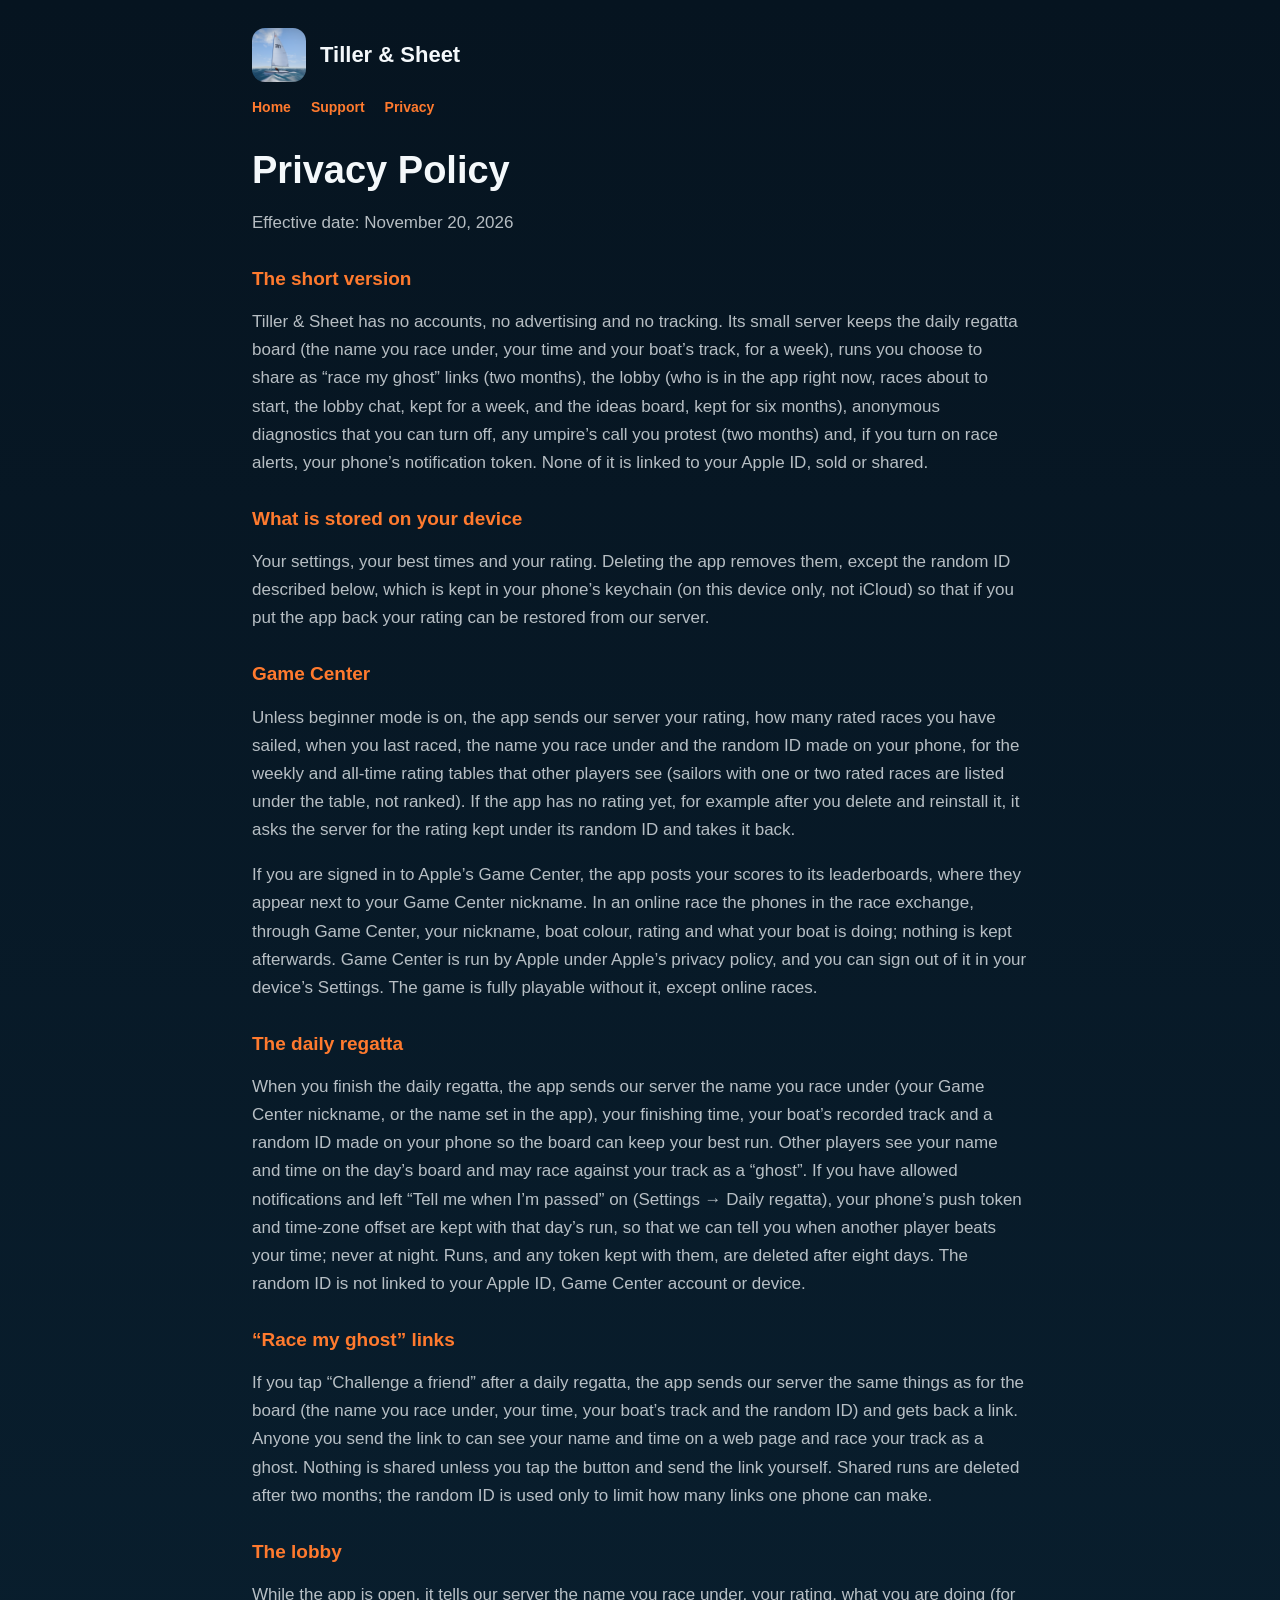
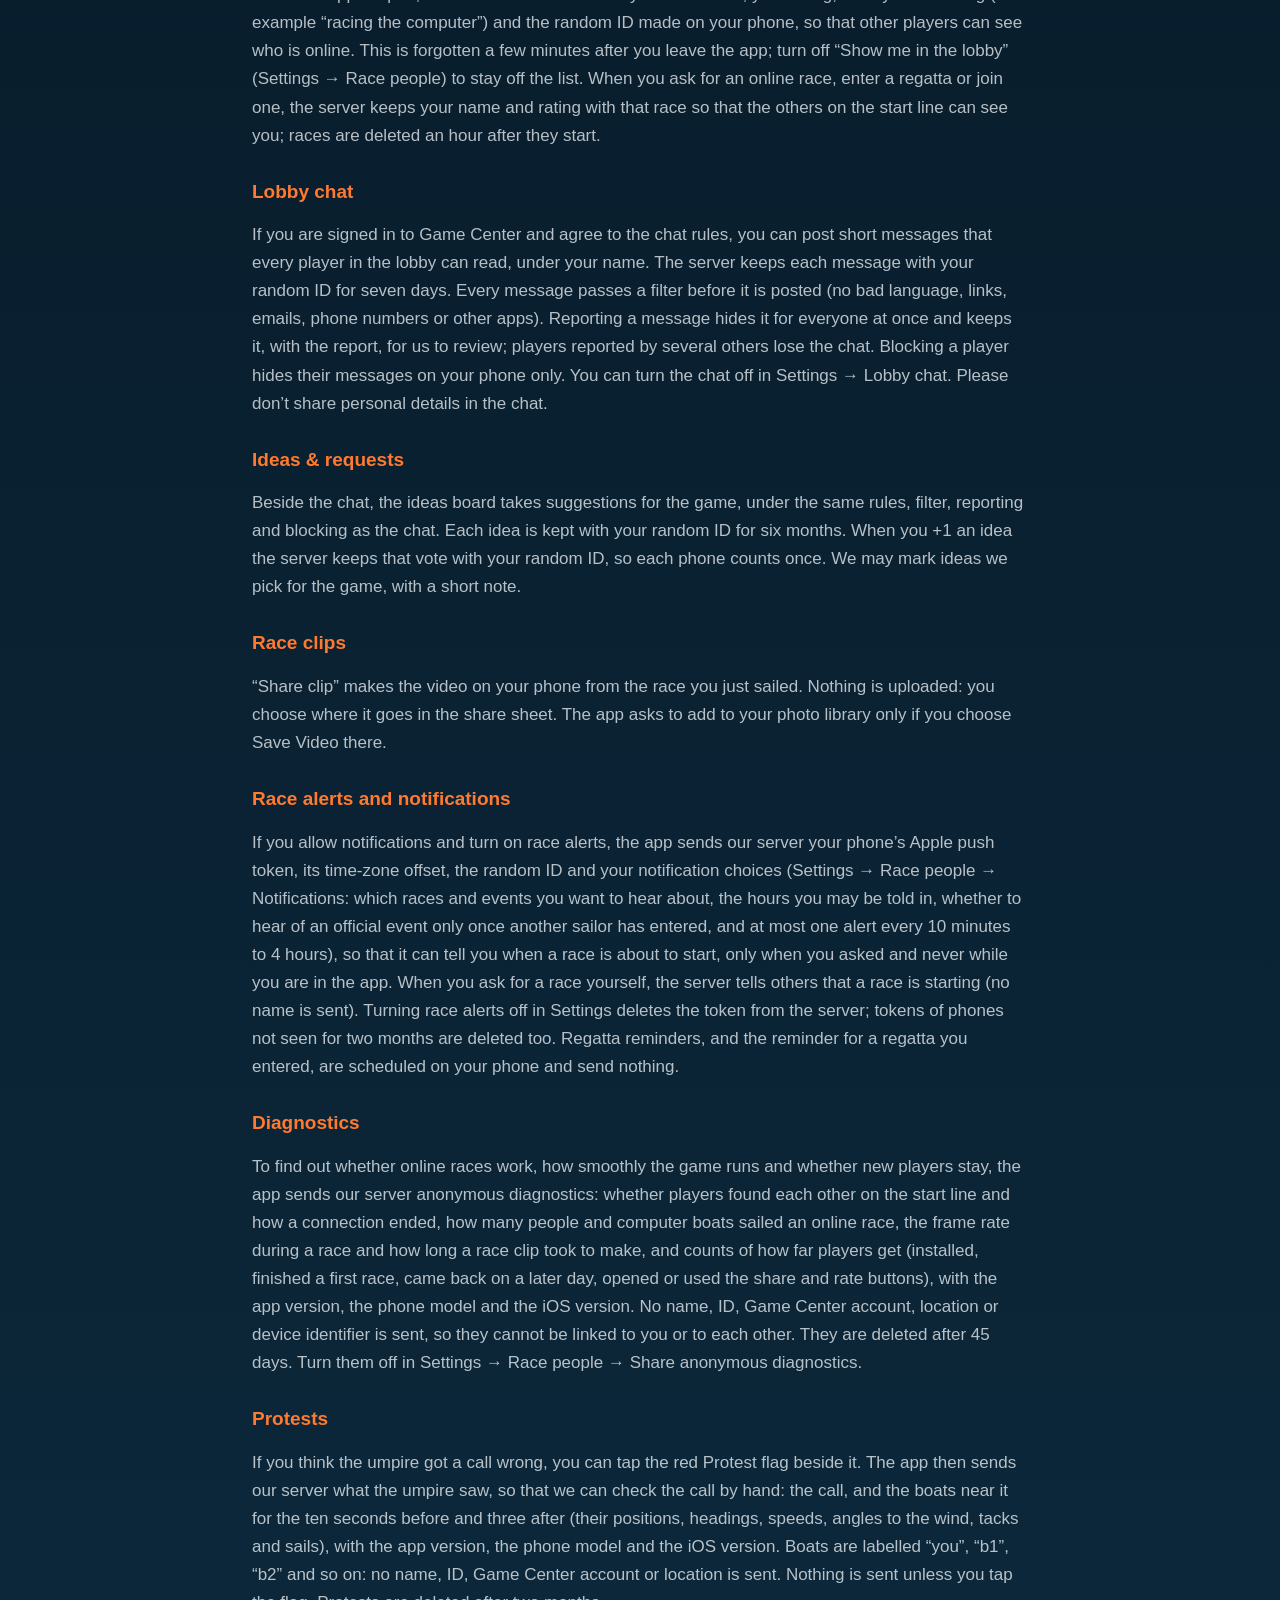
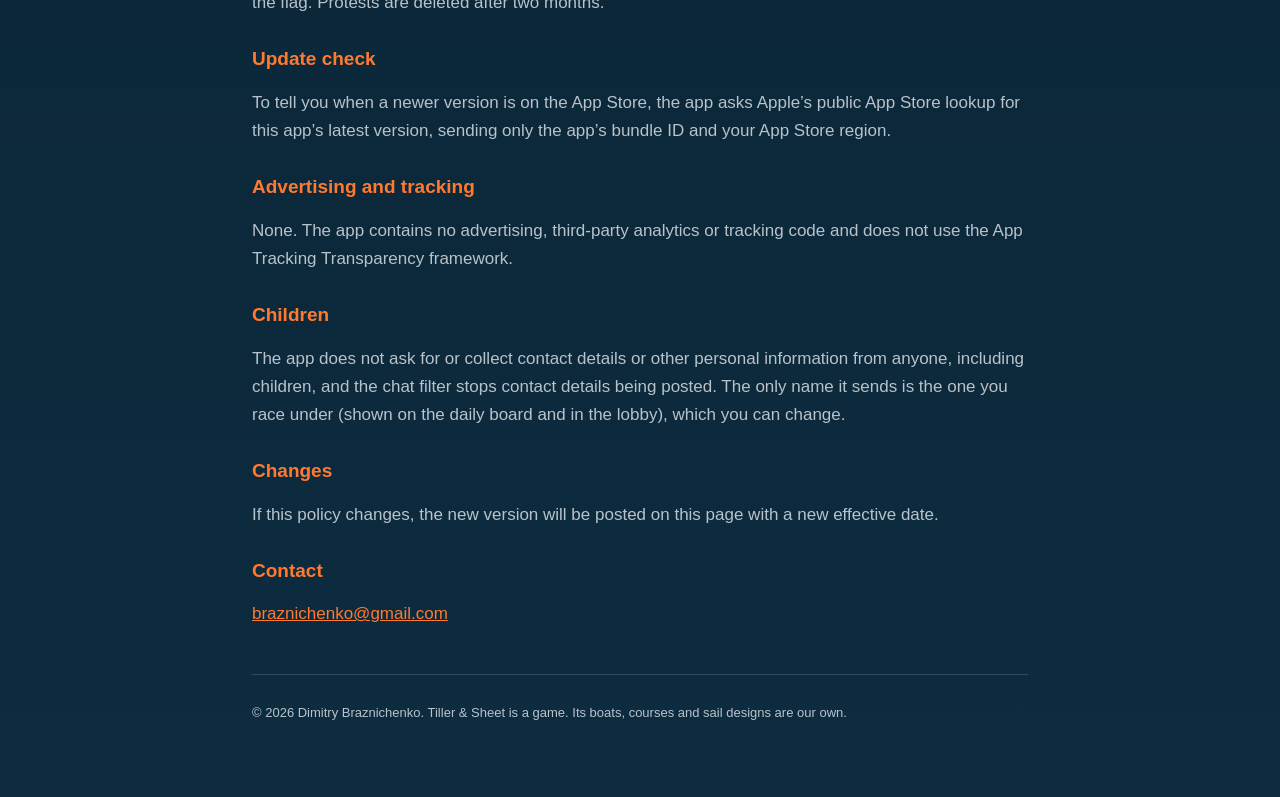
==== commit 7033eb4f: "Privacy: rating tables, install id kept in the keychain for restoring a rating Co-Authored-By: Claud" ====
--- a/privacy-policy.html
+++ b/privacy-policy.html
@@ -12,12 +12,14 @@
     <header class="app"><img src="icon.png" alt="" /><a href="index.html">Tiller &amp; Sheet</a></header>
     <nav><a href="index.html">Home</a><a href="support.html">Support</a><a href="privacy-policy.html">Privacy</a></nav>
     <h1>Privacy Policy</h1>
-    <p>Effective date: November 19, 2026 (protests added)</p>
+    <p>Effective date: November 20, 2026</p>
     <h2>The short version</h2>
     <p>Tiller &amp; Sheet has no accounts, no advertising and no tracking. Its small server keeps the daily regatta board (the name you race under, your time and your boat&rsquo;s track, for a week), runs you choose to share as &ldquo;race my ghost&rdquo; links (two months), the lobby (who is in the app right now, races about to start, the lobby chat, kept for a week, and the ideas board, kept for six months), anonymous diagnostics that you can turn off, any umpire&rsquo;s call you protest (two months) and, if you turn on race alerts, your phone&rsquo;s notification token. None of it is linked to your Apple ID, sold or shared.</p>
     <h2>What is stored on your device</h2>
-    <p>Your settings, your best times, your rating and season points. Deleting the app removes them.</p>
+    <p>Your settings, your best times and your rating. Deleting the app removes them, except the random ID described below, which is kept in your phone&rsquo;s keychain (on this device only, not iCloud) so that if you put the app back your rating can be restored from our server.</p>
     <h2>Game Center</h2>
+    <p>Unless beginner mode is on, the app sends our server your rating, how many rated races you have sailed, when you last raced, the name you race under and the random ID made on your phone, for the weekly and all-time rating tables that other players see (sailors with one or two rated races are listed under the table, not ranked). If the app has no rating yet, for example after you delete and reinstall it, it asks the server for the rating kept under its random ID and takes it back.</p>
+
     <p>If you are signed in to Apple&rsquo;s Game Center, the app posts your scores to its leaderboards, where they appear next to your Game Center nickname. In an online race the phones in the race exchange, through Game Center, your nickname, boat colour, rating and what your boat is doing; nothing is kept afterwards. Game Center is run by Apple under Apple&rsquo;s privacy policy, and you can sign out of it in your device&rsquo;s Settings. The game is fully playable without it, except online races.</p>
     <h2>The daily regatta</h2>
     <p>When you finish the daily regatta, the app sends our server the name you race under (your Game Center nickname, or the name set in the app), your finishing time, your boat&rsquo;s recorded track and a random ID made on your phone so the board can keep your best run. Other players see your name and time on the day&rsquo;s board and may race against your track as a &ldquo;ghost&rdquo;. If you have allowed notifications and left &ldquo;Tell me when I&rsquo;m passed&rdquo; on (Settings &rarr; Daily regatta), your phone&rsquo;s push token and time-zone offset are kept with that day&rsquo;s run, so that we can tell you when another player beats your time; never at night. Runs, and any token kept with them, are deleted after eight days. The random ID is not linked to your Apple ID, Game Center account or device.</p>
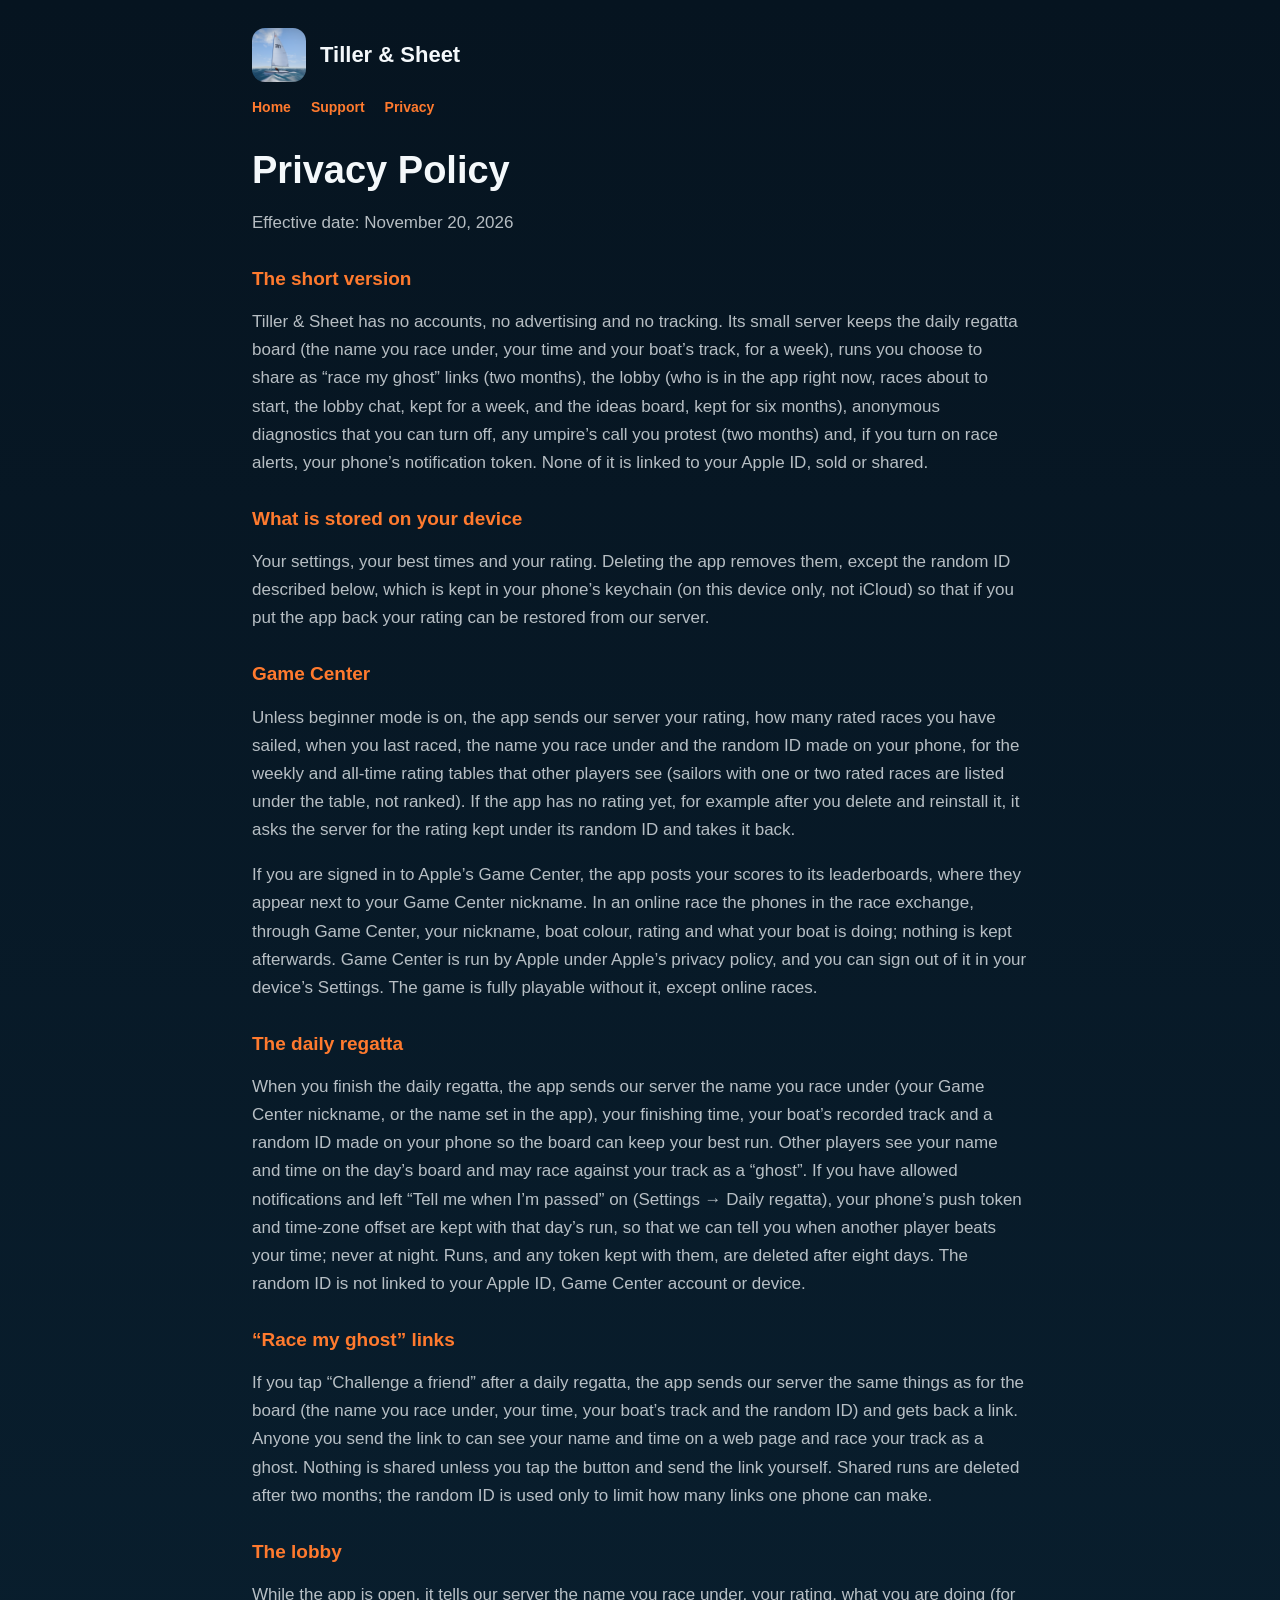
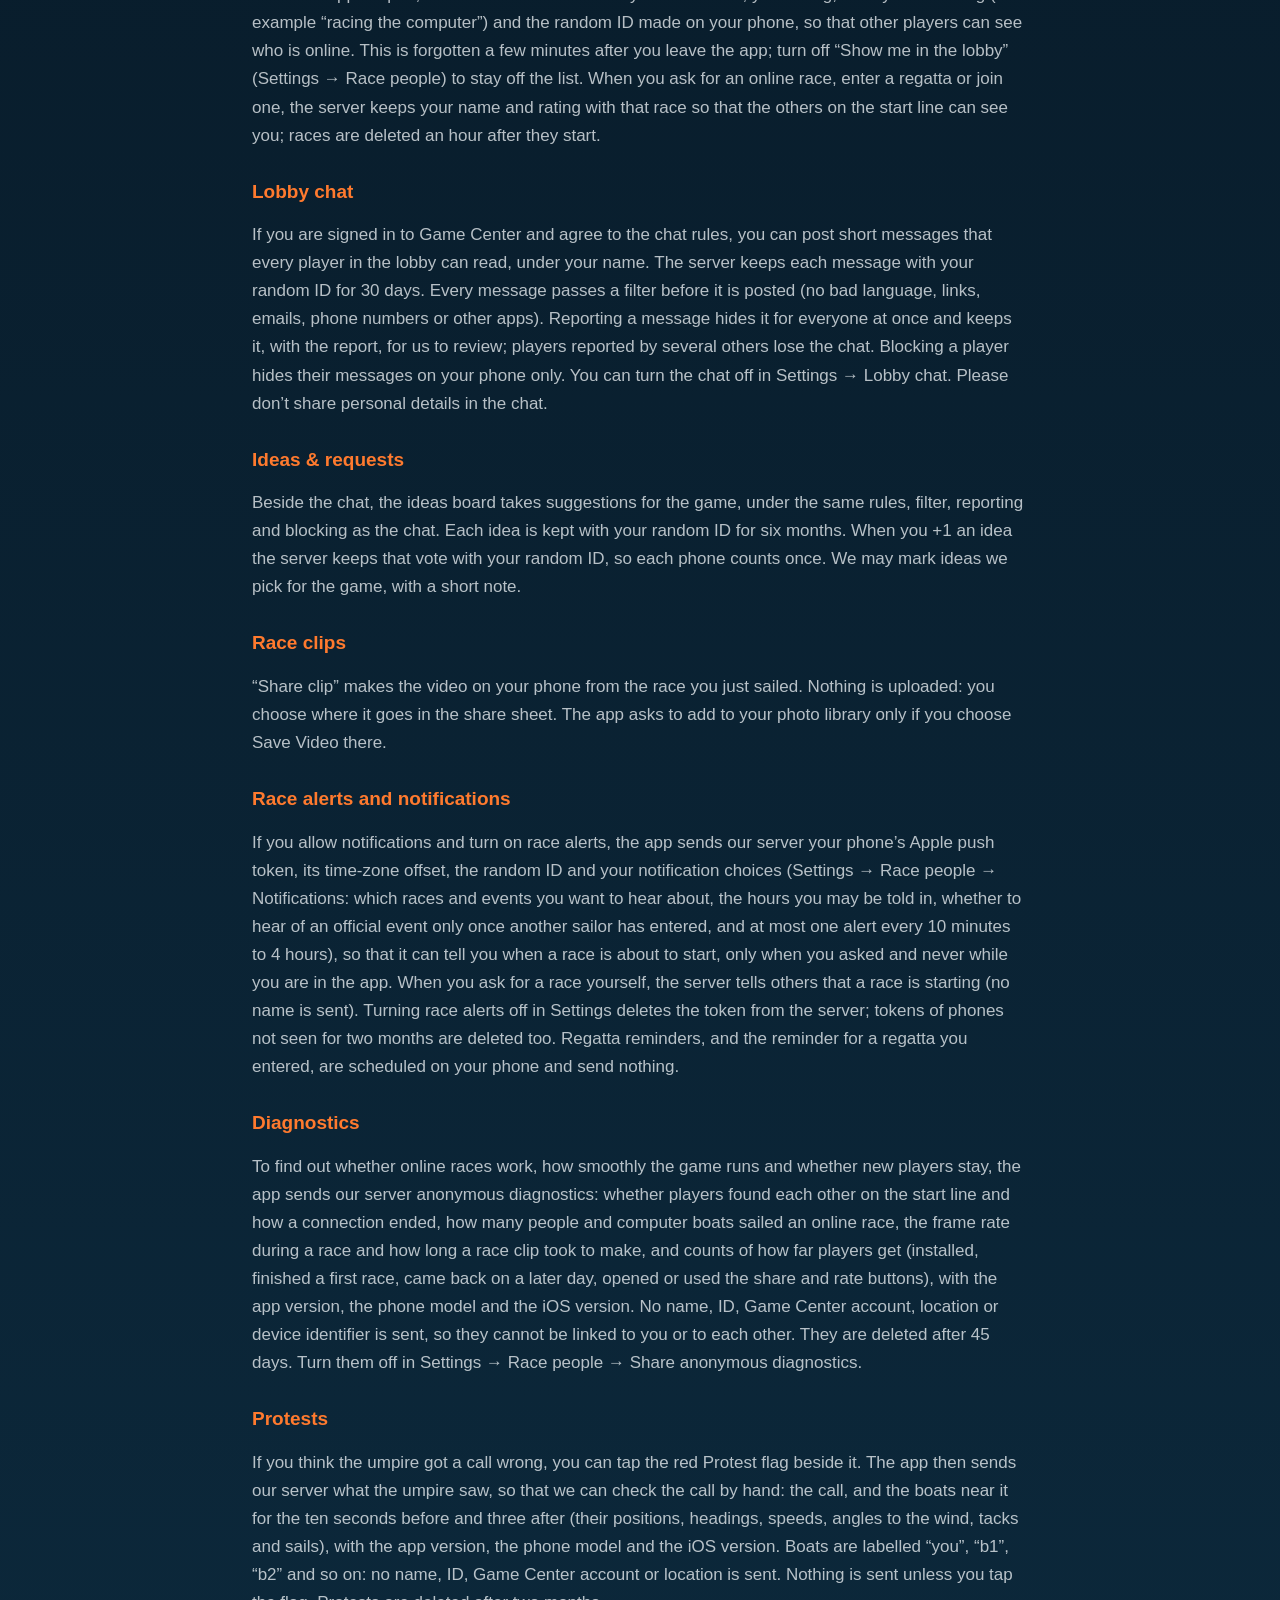
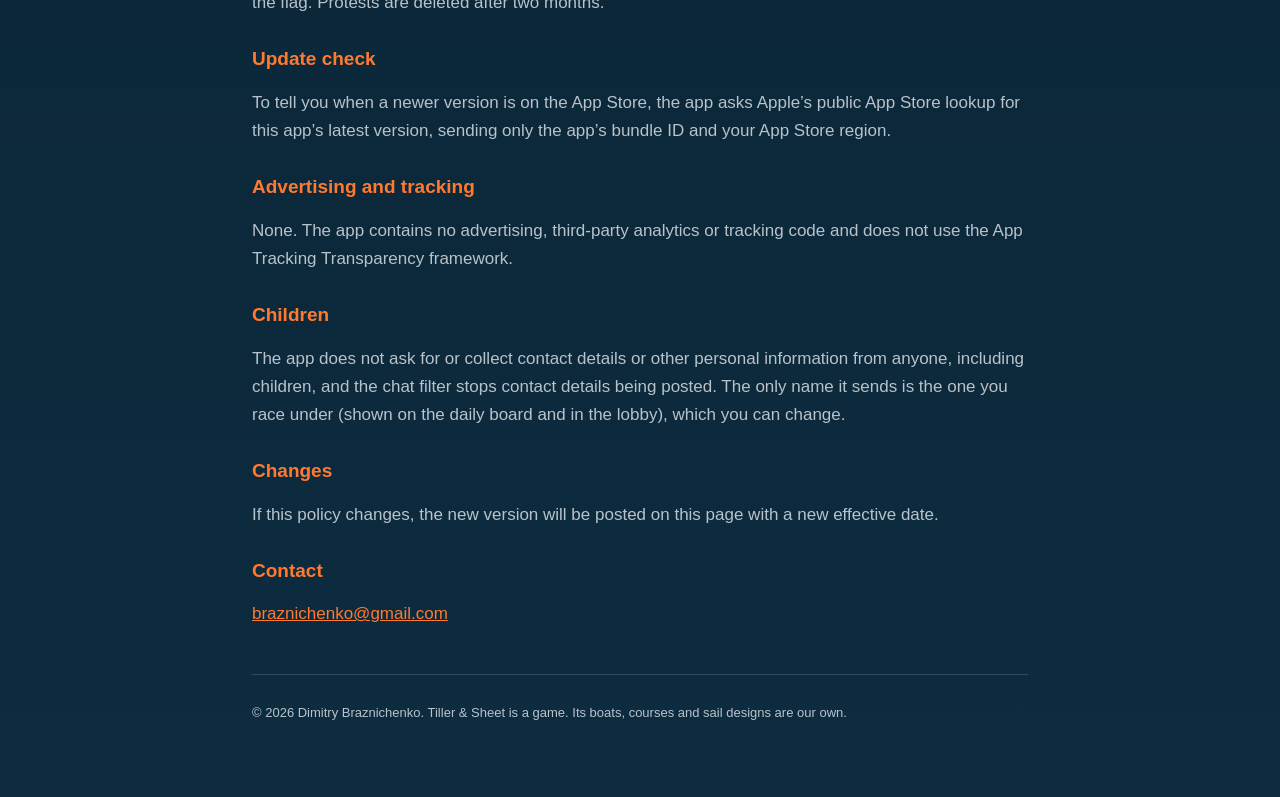
==== commit 8327550b: "Privacy: lobby chat kept 30 days Co-Authored-By: Claude Opus 5.5 <noreply@anthropic.com> Claude-Sess" ====
--- a/privacy-policy.html
+++ b/privacy-policy.html
@@ -28,7 +28,7 @@
     <h2>The lobby</h2>
     <p>While the app is open, it tells our server the name you race under, your rating, what you are doing (for example &ldquo;racing the computer&rdquo;) and the random ID made on your phone, so that other players can see who is online. This is forgotten a few minutes after you leave the app; turn off &ldquo;Show me in the lobby&rdquo; (Settings &rarr; Race people) to stay off the list. When you ask for an online race, enter a regatta or join one, the server keeps your name and rating with that race so that the others on the start line can see you; races are deleted an hour after they start.</p>
     <h2>Lobby chat</h2>
-    <p>If you are signed in to Game Center and agree to the chat rules, you can post short messages that every player in the lobby can read, under your name. The server keeps each message with your random ID for seven days. Every message passes a filter before it is posted (no bad language, links, emails, phone numbers or other apps). Reporting a message hides it for everyone at once and keeps it, with the report, for us to review; players reported by several others lose the chat. Blocking a player hides their messages on your phone only. You can turn the chat off in Settings &rarr; Lobby chat. Please don&rsquo;t share personal details in the chat.</p>
+    <p>If you are signed in to Game Center and agree to the chat rules, you can post short messages that every player in the lobby can read, under your name. The server keeps each message with your random ID for 30 days. Every message passes a filter before it is posted (no bad language, links, emails, phone numbers or other apps). Reporting a message hides it for everyone at once and keeps it, with the report, for us to review; players reported by several others lose the chat. Blocking a player hides their messages on your phone only. You can turn the chat off in Settings &rarr; Lobby chat. Please don&rsquo;t share personal details in the chat.</p>
     <h2>Ideas &amp; requests</h2>
     <p>Beside the chat, the ideas board takes suggestions for the game, under the same rules, filter, reporting and blocking as the chat. Each idea is kept with your random ID for six months. When you +1 an idea the server keeps that vote with your random ID, so each phone counts once. We may mark ideas we pick for the game, with a short note.</p>
     <h2>Race clips</h2>
